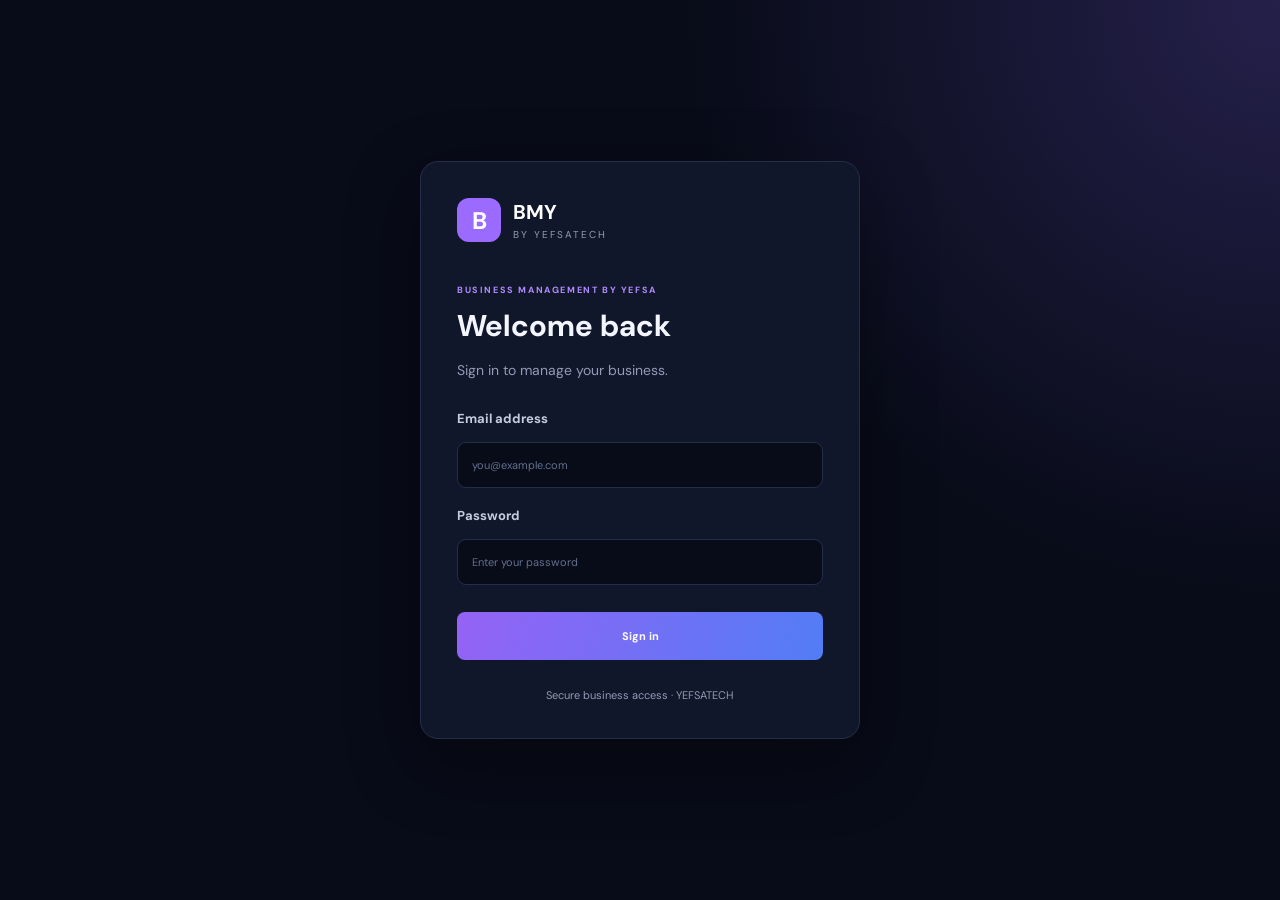
==== indexbmy.html @ 9bc076aa "Update indexbmy.html" ====
<CodeBlock language="html" editable> <!doctype html> <html lang="en"> <head> <meta charset="utf-8"> <meta name="viewport" content="width=device-width,initial-scale=1"> <meta name="theme-color" content="#080b18"> <meta name="description" content="BMY by YefsaTech. Business management made simple."> <title>BMY | Business Management by Yefsa</title> <link rel="stylesheet" href="stylebmy.css"> </head>

<body>

<!-- ===================================== 1. AUTHENTICATION SCREEN ====================================== -->

<div id="authScreen" class="auth-screen"> <div class="auth-card">

<div class="auth-brand"> <b>B</b> <span> <strong>BMY</strong> <small>BY YEFSATECH</small> </span> </div>

<div class="auth-heading"> <small class="eyebrow">BUSINESS MANAGEMENT BY YEFSA</small> <h1 id="authTitle">Welcome back</h1> <p id="authDescription">Sign in to manage your business.</p> </div>

<form id="loginForm">

<div class="field"> <label for="loginEmail">Email address</label> <input id="loginEmail" type="email" placeholder="you@example.com" autocomplete="username" required > </div>

<div class="field"> <label for="loginPassword">Password</label> <input id="loginPassword" type="password" placeholder="Enter your password" autocomplete="current-password" required > </div>

<p id="authError" class="auth-error" role="alert" hidden></p>

<button id="loginButton" class="primary auth-submit" type="submit"> Sign in </button>

</form>

<form id="registerForm" hidden>

<div class="field"> <label for="registerName">Full name</label> <input id="registerName" type="text" placeholder="Your full name" maxlength="255" required> </div>

<div class="field"> <label for="registerEmail">Email address</label> <input id="registerEmail" type="email" placeholder="you@example.com" maxlength="255" required> </div>

<div class="field"> <label for="registerPassword">Password</label> <input id="registerPassword" type="password" placeholder="At least 8 characters" minlength="8" maxlength="1024" required> </div>

<div class="field"> <label for="registerBusiness">Business name</label> <input id="registerBusiness" type="text" placeholder="Your business name" maxlength="255" required> </div>

<p id="registerError" class="auth-error" role="alert" hidden></p>

<button id="registerButton" class="primary auth-submit" type="submit"> Create account </button>

</form>

<div class="auth-switch"> <span id="authSwitchText">New to BMY?</span> <button id="authSwitchButton" type="button" class="link"> Create an account </button> </div>

<div class="auth-footer"> Secure business access · YEFSATECH </div>

</div> </div>

<!-- ===================================== 2. BUSINESS SELECTION SCREEN ====================================== -->

<div id="businessScreen" class="auth-screen" hidden>

<div class="auth-card">

<div class="auth-brand"> <b>B</b> <span> <strong>BMY</strong> <small>BY YEFSATECH</small> </span> </div>

<div class="auth-heading"> <small class="eyebrow">YOUR WORKSPACE</small> <h1>Select a business</h1> <p>Choose the business you want to manage.</p> </div>

<div id="businessList" class="business-list"></div>

<button id="businessLogout" class="secondary auth-submit" type="button"> Sign out </button>

</div> </div>

<!-- ===================================== 3. SUPER ADMIN SCREEN ====================================== -->

<div id="superAdminScreen" class="super-admin-screen" hidden>

<div class="super-admin-container">

<header class="super-admin-header">

<div class="auth-brand"> <b>B</b> <span> <strong>BMY</strong> <small>BY YEFSATECH</small> </span> </div>

<div class="super-admin-header-actions">

<span class="super-admin-status"> <span></span> Platform administration </span>

<button id="superAdminRefresh" class="secondary" type="button"> ↻ Refresh </button>

<button id="superAdminLogout" class="secondary" type="button"> Sign out </button>

</div>

</header>

<section class="super-admin-welcome">

<div> <small class="eyebrow">YEFSATECH PLATFORM CONTROL</small> <h1>Super Admin Dashboard</h1> <p> Manage businesses, platform users and administrator access from one central location. </p> </div>

<div class="super-admin-welcome-label"> <span>✦</span> <div> <strong>Super Admin</strong> <small>Full platform access</small> </div> </div>

</section>

<section class="super-admin-stats">

<article class="super-admin-stat"> <div class="super-admin-stat-icon">▦</div> <div> <span>Total businesses</span> <strong id="superAdminBusinessCount">0</strong> <small>Registered businesses</small> </div> </article>

<article class="super-admin-stat"> <div class="super-admin-stat-icon">♙</div> <div> <span>Platform users</span> <strong id="superAdminUserCount">0</strong> <small>Registered user accounts</small> </div> </article>

<article class="super-admin-stat"> <div class="super-admin-stat-icon">♧</div> <div> <span>Super administrators</span> <strong id="superAdminAdminCount">0</strong> <small>Platform administrators</small> </div> </article>

</section>

<section class="super-admin-business-section">

<div class="super-admin-section-heading"> <div> <small class="eyebrow">BUSINESS MANAGEMENT</small> <h2>Register a new business</h2> <p>Create a business account and assign its first owner.</p> </div> </div>

<div class="super-admin-business-panel">

<form id="superAdminBusinessForm">

<div class="super-admin-form-heading"> <h3>Business information</h3> <p>Enter the details of the business being registered.</p> </div>

<div class="super-admin-form-grid">

<div class="field"> <label for="superAdminBusinessName">Business name \*</label> <input id="superAdminBusinessName" name="business_name" type="text" maxlength="255" placeholder="e.g. Yefsa Traders" required> </div>

<div class="field"> <label for="superAdminBusinessType">Business type</label> <select id="superAdminBusinessType" name="business_type"> <option value="">Select business type</option> <option value="retail">Retail</option> <option value="supermarket">Supermarket</option> <option value="pharmacy">Pharmacy</option> <option value="restaurant">Restaurant</option> <option value="salon">Salon</option> <option value="other">Other</option> </select> </div>

<div class="field"> <label for="superAdminOwnerName">Business owner's full name \*</label> <input id="superAdminOwnerName" name="owner_full_name" type="text" maxlength="255" placeholder="Enter owner's full name" required> </div>

<div class="field"> <label for="superAdminOwnerEmail">Business owner's email \*</label> <input id="superAdminOwnerEmail" name="owner_email" type="email" maxlength="255" placeholder="owner@example.com" required> </div>

<div class="field"> <label for="superAdminBusinessEmail">Business email</label> <input id="superAdminBusinessEmail" name="business_email" type="email" maxlength="255" placeholder="business@example.com"> </div>

<div class="field"> <label for="superAdminBusinessPhone">Business phone</label> <input id="superAdminBusinessPhone" name="business_phone" type="tel" maxlength="50" placeholder="+256..."> </div>

<div class="field wide"> <label for="superAdminBusinessAddress">Business address</label> <input id="superAdminBusinessAddress" name="business_address" type="text" maxlength="500" placeholder="Enter business location"> </div>

<div class="field"> <label for="superAdminCurrency">Business currency</label> <select id="superAdminCurrency" name="currency"> <option value="UGX">UGX - Uganda Shillings</option> <option value="USD">USD - US Dollars</option> <option value="KES">KES - Kenya Shillings</option> <option value="TZS">TZS - Tanzania Shillings</option> </select> </div>

</div>

<p id="superAdminError" class="auth-error" role="alert" hidden></p>

<div class="super-admin-form-actions"> <button id="superAdminCreateButton" class="primary" type="submit"> ＋ Create business </button> </div>

</form>

</div>

</section>

<section id="superAdminResult" class="super-admin-result" aria-live="polite" hidden>

<div class="super-admin-result-heading"> <span>✓</span> <div> <h2>Business registration result</h2> <p>Business creation information</p> </div> </div>

<div id="superAdminResultDetails" class="super-admin-result-details"></div>

</section>

<footer class="super-admin-footer"> <span>© <span id="superAdminYear"></span> YEFSATECH</span> <span>Business Management by Yefsa · BMY</span> </footer>

</div> </div>

<!-- ===================================== 4. BUSINESS WORKSPACE SIDEBAR ====================================== -->

<aside class="sidebar" id="sidebar" hidden>

<a class="brand" href="#"> <b class="brand-icon">B</b> <span> <strong>BMY</strong> <small>BY YEFSATECH</small> </span> </a>

<div class="workspace"> <b>Y</b> <span> <strong>My Workspace</strong> <small>Business account</small> </span> </div>

<nav>

<label>WORKSPACE</label>

<button class="nav active" data-page="dashboard">▦ Dashboard</button> <button class="nav" data-page="customers">♙ Customers</button> <button class="nav" data-page="sales">↗ Sales & transactions</button> <button class="nav" data-page="finance">◈ Finance</button> <button class="nav" data-page="inventory">▤ Inventory</button>

<label>PEOPLE</label>

<button class="nav" data-page="hr">♧ Human resources</button> <button class="nav" data-page="suppliers">⇄ Suppliers</button>

<label>TOOLS</label>

<button class="nav" data-page="receipts">▧ Receipting</button> <button class="nav" data-page="reports">▥ Reports</button>

<button class="nav" data-page="ai"> ✳ Ask Yefsa AI </button>

</nav>

<div class="side-bottom">

<button class="nav" data-page="settings">⚙ Settings</button>

<div class="user"> <b>A</b> <span> <strong>Administrator</strong> <small>Workspace owner</small> </span> </div>

</div>

</aside>

<!-- ===================================== 5. BUSINESS WORKSPACE ====================================== -->

<main class="main" hidden>

<header class="topbar">

<button id="menu" class="menu" type="button">☰</button>

<div class="crumb"> YEFSATECH <i>/</i> <strong id="crumb">Dashboard</strong> </div>

<div class="top-actions">

<input id="search" type="search" placeholder="Search records and press Enter">

<b class="avatar">A</b>

</div>

</header>

<div class="content">

<!-- DASHBOARD -->

<section class="page active" id="page-dashboard">

<div class="heading"> <div> <small class="eyebrow">BUSINESS OVERVIEW</small> <h1>Dashboard</h1> <p>A clear view of what is happening across your business.</p> </div>

<button class="primary" data-go="sales" type="button"> ＋ Record a sale </button> </div>

<div class="stats">

<article> <span>Total revenue</span> <strong id="revenue">UGX 0</strong> <small>Recorded sales</small> </article>

<article> <span>Total expenses</span> <strong id="expenses">UGX 0</strong> <small>Recorded expenses</small> </article>

<article> <span>Customers</span> <strong id="customerCount">0</strong> <small>Saved customer records</small> </article>

<article> <span>Products</span> <strong id="productCount">0</strong> <small id="lowStockCount">0 items low on stock</small> </article>

</div>

<div class="columns">

<article class="panel">

<div class="panel-head"> <div> <h2>Recent transactions</h2> <p>Latest activity recorded in BMY</p> </div>

<button class="link" data-go="sales" type="button"> View all → </button> </div>

<div class="table-wrap"> <table> <thead> <tr> <th>DESCRIPTION</th> <th>DATE</th> <th>TYPE</th> <th>AMOUNT</th> </tr> </thead>

<tbody id="recent"> <tr> <td colspan="4" class="empty">No transactions yet.</td> </tr> </tbody> </table> </div>

</article>

<article class="panel">

<h2>Quick actions</h2> <p class="sub">Common tasks</p>

<button class="quick" data-go="customers" type="button"> ＋ <span> <b>Add a customer</b> <small>Create a customer record</small> </span> › </button>

<button class="quick" data-go="sales" type="button"> ↗ <span> <b>Record a sale</b> <small>Log incoming revenue</small> </span> › </button>

<button class="quick" data-go="receipts" type="button"> ▧ <span> <b>Create a receipt</b> <small>Prepare a payment receipt</small> </span> › </button>

</article>

</div>

<div class="notice"> ✳ <span> <b>Your business now has an AI assistant</b> <small> Ask questions, analyse business performance and get recommendations based on your authorized BMY records. </small> </span>

<button class="link" data-go="ai" type="button"> Ask Yefsa AI → </button> </div>

</section>

<!-- CUSTOMERS -->

<section class="page" id="page-customers">

<div class="heading"> <div> <small class="eyebrow">WORKSPACE</small> <h1>Customers</h1> <p>Keep customer contact details and account records in one place.</p> </div> </div>

<article class="panel">

<form id="customerForm" class="form-row">

<div class="field"> <label for="customerName">Name</label> <input id="customerName" required placeholder="Customer name"> </div>

<div class="field"> <label for="customerPhone">Phone</label> <input id="customerPhone" placeholder="+256..."> </div>

<div class="field"> <label for="customerEmail">Email</label> <input id="customerEmail" type="email" placeholder="name@example.com"> </div>

<button class="primary" type="submit">＋ Add customer</button>

</form>

<hr>

<div class="panel-head"> <h2>Customer directory</h2> <small id="customerTotal">0 records</small> </div>

<div class="table-wrap"> <table> <thead> <tr> <th>CUSTOMER</th> <th>PHONE</th> <th>EMAIL</th> <th>ADDED</th> <th></th> </tr> </thead>

<tbody id="customers"> <tr> <td colspan="5" class="empty">No customers saved yet.</td> </tr> </tbody> </table> </div>

</article>

</section>

<!-- SALES -->

<section class="page" id="page-sales">

<div class="heading"> <div> <small class="eyebrow">WORKSPACE</small> <h1>Sales & transactions</h1> <p>Record sales and track incoming business revenue.</p> </div> </div>

<article class="panel">

<h2>Record a sale</h2> <p class="sub">Sales recorded here update the BMY revenue summary.</p>

<form id="saleForm" class="form-grid">

<div class="field"> <label for="saleDescription">Description</label> <input id="saleDescription" required placeholder="Product or service sold"> </div>

<div class="field"> <label for="saleCustomer">Customer</label> <input id="saleCustomer" placeholder="Customer (optional)"> </div>

<div class="field"> <label for="saleAmount">Amount (UGX)</label> <input id="saleAmount" type="number" min="1" required> </div>

<div class="field"> <label for="saleMethod">Payment method</label> <select id="saleMethod"> <option>Cash</option> <option>Mobile Money</option> <option>Bank transfer</option> <option>Card</option> <option>Credit</option> </select> </div>

<button class="primary" type="submit">Save sale</button>

</form>

</article>

<article class="panel">

<div class="panel-head"> <h2>Transaction history</h2> <small id="saleTotal">0 records</small> </div>

<div class="table-wrap"> <table> <thead> <tr> <th>DESCRIPTION</th> <th>CUSTOMER</th> <th>DATE</th> <th>METHOD</th> <th>AMOUNT</th> </tr> </thead>

<tbody id="sales"> <tr> <td colspan="5" class="empty">No sales recorded yet.</td> </tr> </tbody> </table> </div>

</article>

</section>

<!-- FINANCE -->

<section class="page" id="page-finance">

<div class="heading"> <div> <small class="eyebrow">WORKSPACE</small> <h1>Finance</h1> <p>Track business income, expenses and recorded balance.</p> </div> </div>

<div class="stats three">

<article> <span>Income</span> <strong id="income">UGX 0</strong> </article>

<article> <span>Expenses</span> <strong id="expenseTotal">UGX 0</strong> </article>

<article> <span>Net balance</span> <strong id="balance">UGX 0</strong> </article>

</div>

<article class="panel">

<h2>Record an expense</h2>

<form id="expenseForm" class="form-grid">

<div class="field"> <label for="expenseDescription">Description</label> <input id="expenseDescription" required placeholder="e.g. Transport"> </div>

<div class="field"> <label for="expenseAmount">Amount (UGX)</label> <input id="expenseAmount" type="number" min="1" required> </div>

<div class="field"> <label for="expenseCategory">Category</label> <select id="expenseCategory"> <option>Operations</option> <option>Transport</option> <option>Utilities</option> <option>Supplies</option> <option>Salaries</option> <option>Other</option> </select> </div>

<button class="primary" type="submit">Save expense</button>

</form>

</article>

<article class="panel">

<h2>Finance activity</h2>

<div class="table-wrap"> <table> <thead> <tr> <th>DESCRIPTION</th> <th>DATE</th> <th>TYPE</th> <th>AMOUNT</th> </tr> </thead>

<tbody id="financeRows"> <tr> <td colspan="4" class="empty">No finance activity yet.</td> </tr> </tbody> </table> </div>

</article>

</section>

<!-- HUMAN RESOURCES -->

<section class="page" id="page-hr">

<div class="heading"> <div> <small class="eyebrow">PEOPLE</small> <h1>Human resources</h1> <p>Maintain an employee directory. Attendance and payroll will follow.</p> </div> </div>

<article class="panel">

<form id="employeeForm" class="form-row">

<div class="field"> <label for="employeeName">Employee name</label> <input id="employeeName" required> </div>

<div class="field"> <label for="employeeRole">Position / role</label> <input id="employeeRole" required> </div>

<div class="field"> <label for="employeePhone">Phone</label> <input id="employeePhone" placeholder="+256..."> </div>

<button class="primary" type="submit">＋ Add employee</button>

</form>

<hr>

<div class="panel-head"> <h2>Employee directory</h2> <small id="employeeTotal">0 records</small> </div>

<div class="table-wrap"> <table> <thead> <tr> <th>EMPLOYEE</th> <th>POSITION</th> <th>PHONE</th> <th>ADDED</th> <th></th> </tr> </thead>

<tbody id="employees"> <tr> <td colspan="5" class="empty">No employees saved yet.</td> </tr> </tbody> </table> </div>

</article>

</section>

<!-- RECEIPTS -->

<section class="page" id="page-receipts">

<div class="heading"> <div> <small class="eyebrow">TOOLS</small> <h1>Receipting</h1> <p>Create a printable payment receipt.</p> </div> </div>

<article class="panel">

<form id="receiptForm" class="form-grid">

<div class="field"> <label for="receiptCustomer">Customer name</label> <input id="receiptCustomer" required> </div>

<div class="field"> <label for="receiptPhone">Phone</label> <input id="receiptPhone"> </div>

<div class="field"> <label for="receiptAmount">Amount paid (UGX)</label> <input id="receiptAmount" type="number" min="1" required> </div>

<div class="field"> <label for="receiptMethod">Payment method</label> <select id="receiptMethod"> <option>Cash</option> <option>Mobile Money</option> <option>Bank transfer</option> <option>Card</option> </select> </div>

<div class="field wide"> <label for="receiptNote">Description</label> <input id="receiptNote" placeholder="What was the payment for?"> </div>

<button class="primary" type="submit">Generate receipt</button>

</form>

<div id="receiptPreview"></div>

</article>

</section>

<!-- INVENTORY -->

<section class="page" id="page-inventory">

<div class="heading"> <div> <small class="eyebrow">WORKSPACE</small> <h1>Inventory</h1> <p>Product and stock control.</p> </div> </div>

<article class="panel coming"> <b>▤</b> <h2>Inventory management is next</h2> <p> We'll add products, stock movements, reorder levels and supplier links in the next build stage. </p> </article>

</section>

<!-- SUPPLIERS -->

<section class="page" id="page-suppliers">

<div class="heading"> <div> <small class="eyebrow">PEOPLE</small> <h1>Suppliers</h1> <p>Organize supplier contacts and purchasing relationships.</p> </div> </div>

<article class="panel coming"> <b>⇄</b> <h2>Supplier management is next</h2> <p> Supplier profiles, purchase records and inventory links will be built next. </p> </article>

</section>

<!-- REPORTS -->

<section class="page" id="page-reports">

<div class="heading"> <div> <small class="eyebrow">TOOLS</small> <h1>Reports</h1> <p>Export records currently saved in this browser.</p> </div>

<button class="secondary" id="export" type="button"> Export workspace data </button> </div>

<article class="panel">

<h2>Workspace backup</h2>

<p class="sub"> This prototype exports local demo records as JSON. Database-backed reporting will come after backend setup. </p>

<button class="primary" id="backup" type="button"> Download JSON backup </button>

</article>

</section>

<!-- ================================= YEFSA AI WORKSPACE ================================== -->

<section class="page" id="page-ai">

<div class="heading">

<div> <small class="eyebrow">BUSINESS INTELLIGENCE</small> <h1>Ask Yefsa AI</h1> <p> Your business data, understood. Your next decision, better informed. </p> </div>

<button id="aiClearChat" class="secondary" type="button"> Clear conversation </button>

</div>

<!-- AI BUSINESS CONTEXT -->

<article class="panel ai-welcome-panel">

<div class="ai-welcome-icon">✳</div>

<div class="ai-welcome-content"> <small class="eyebrow">YOUR BUSINESS ASSISTANT</small> <h2>Intelligence that understands your business.</h2> <p> Ask about sales, profit, stock, customers, expenses, suppliers, payroll and business performance. </p>

<div class="ai-context-meta"> <span class="ai-status-dot"></span> <span id="aiBusinessStatus">Ready to connect to your business</span> <span class="ai-context-divider">·</span> <span id="aiBusinessName">Selected business</span> </div> </div>

</article>

<!-- AI SUGGESTED QUESTIONS -->

<article class="panel ai-prompts-panel">

<div class="panel-head"> <div> <h2>What would you like to know?</h2> <p>Start with one of these questions.</p> </div> </div>

<div class="ai-prompts">

<button type="button" class="ai-prompt" data-ai-prompt="Analyse my business sales and explain the main trends."> <span>↗</span> <b>Analyse my sales</b> <small>Revenue and sales trends</small> </button>

<button type="button" class="ai-prompt" data-ai-prompt="Review my business profitability. Explain what is known and what is uncertain."> <span>◈</span> <b>Check profitability</b> <small>Revenue, costs and profit</small> </button>

<button type="button" class="ai-prompt" data-ai-prompt="Review my inventory and identify products that need attention."> <span>▤</span> <b>Review my stock</b> <small>Inventory and low stock</small> </button>

<button type="button" class="ai-prompt" data-ai-prompt="Analyse my customers and identify useful customer insights."> <span>♙</span> <b>Understand customers</b> <small>Customer activity and trends</small> </button>

<button type="button" class="ai-prompt" data-ai-prompt="Check my payment records and identify any reconciliation issues."> <span>⇄</span> <b>Check payments</b> <small>Payment records and issues</small> </button>

<button type="button" class="ai-prompt" data-ai-prompt="Give me three practical recommendations to improve my business based on its recorded data."> <span>✦</span> <b>Improve my business</b> <small>Practical recommendations</small> </button>

</div>

</article>

<!-- AI CHAT AND REVIEW LAYOUT -->

<div class="ai-layout">

<!-- CHAT PANEL -->

<article class="panel ai-chat-panel">

<div class="ai-chat-header">

<div class="ai-chat-heading">

<div class="ai-chat-avatar">✳</div>

<div> <h2>Yefsa AI Assistant</h2> <p>Business-aware AI assistant</p> </div>

</div>

<span class="ai-chat-label">BMY AI</span>

</div>

<!-- CONVERSATION -->

<div id="aiMessages" class="ai-messages" role="log" aria-live="polite" aria-relevant="additions" >

<div class="ai-message ai-message-assistant">

<div class="ai-message-avatar">✳</div>

<div class="ai-message-content">

<div class="ai-message-author">Yefsa AI</div>

<div class="ai-message-bubble"> Welcome! I'm ready to help you understand your business.

Ask me about your sales, expenses, inventory, customers, suppliers, payroll or overall performance.

I will use the business records available to your account and distinguish recorded facts from estimates. </div>

</div>

</div>

</div>

<!-- CHAT ERROR / STATUS -->

<p id="aiChatError" class="ai-error" role="alert" hidden ></p>

<!-- CHAT COMPOSER -->

<form id="aiChatForm" class="ai-chat-composer">

<div class="ai-composer-input">

<textarea id="aiChatInput" rows="2" maxlength="4000" placeholder="Ask Yefsa AI about your business..." aria-label="Your message" required ></textarea>

<div class="ai-composer-footer">

<small> AI responses are based on available business records. </small>

<button id="aiSendButton" class="primary ai-send-button" type="submit" > Send ↑ </button>

</div>

</div>

</form>

</article>

<!-- BUSINESS REVIEW PANEL -->

<aside class="panel ai-review-panel">

<div class="ai-review-heading">

<div class="ai-review-icon">▥</div>

<div> <small class="eyebrow">BUSINESS ANALYSIS</small> <h2>Performance review</h2> <p>Get an overview of your business performance.</p> </div>

</div>

<div class="ai-review-description"> Yefsa AI will examine available sales, costs, inventory, expenses, customer activity and payment records. </div>

<button id="aiReviewButton" class="primary ai-review-button" type="button" > ✳ Analyse my business </button>

<div id="aiReviewStatus" class="ai-review-status" role="status" aria-live="polite" > Your business review has not started yet. </div>

<div id="aiReviewError" class="ai-error" role="alert" hidden ></div>

<div id="aiReviewOutput" class="ai-review-output" aria-live="polite" hidden ></div>

<div class="ai-review-footnote"> <span>✦</span> <small> Recommendations are based on recorded data. Missing or uncertain information will be identified. </small> </div>

</aside>

</div>

<div class="ai-disclaimer"> <span>ⓘ</span> <p> Yefsa AI provides business insights, not guaranteed financial results. Always verify important decisions against your original business records. </p> </div>

</section>

<!-- SETTINGS -->

<section class="page" id="page-settings">

<div class="heading"> <div> <small class="eyebrow">CONFIGURATION</small> <h1>Settings</h1> <p>Basic workspace details.</p> </div> </div>

<article class="panel">

<form id="settingsForm" class="form-grid">

<div class="field"> <label for="businessName">Business name</label> <input id="businessName" value="My Business"> </div>

<div class="field"> <label for="businessEmail">Business email</label> <input id="businessEmail" type="email"> </div>

<div class="field"> <label for="businessPhone">Business phone</label> <input id="businessPhone"> </div>

<div class="field"> <label for="currency">Currency</label> <select id="currency"> <option>UGX</option> <option>USD</option> </select> </div>

<button class="primary" type="submit"> Save workspace details </button>

</form>

<p class="warning"> Prototype notice: records currently stay in this browser using local storage. This is not yet a secure multi-user production system. </p>

</article>

</section>

</div>

<!-- WORKSPACE FOOTER -->

<footer> © <span id="year"></span> YEFSATECH <span>Business Management by Yefsa · BMY</span> </footer>

</main>

<!-- ===================================== 6. GLOBAL NOTIFICATIONS ====================================== -->

<div id="toast" class="toast" role="status" aria-live="polite" ></div>

<!-- ===================================== 7. APPLICATION JAVASCRIPT ====================================== -->

<script src="scriptbmy.js"></script>

</body> </html> </CodeBlock>
---- stylebmy.css ----
@import url('https://fonts.googleapis.com/css2?family=DM+Sans:wght@400;500;600;700&family=Manrope:wght@500;600;700;800&display=swap');

:root {
  --bg: #080b18;
  --panel: #11172b;
  --line: #252e49;
  --text: #f3f5ff;
  --muted: #929bb5;
  --purple: #9b6bff;
  --green: #37d6a0;
  --red: #ff7187;
}

* {
  box-sizing: border-box;
}

body {
  margin: 0;
  background: var(--bg);
  color: var(--text);
  font: 14px 'DM Sans', sans-serif;
}

button,
input,
select {
  font: inherit;
}

button {
  cursor: pointer;
}

/* =================================
   MAIN BUSINESS SIDEBAR
================================= */

.sidebar {
  position: fixed;
  inset: 0 auto 0 0;
  width: 250px;
  background: #0b1021;
  border-right: 1px solid var(--line);
  padding: 22px 15px;
  display: flex;
  flex-direction: column;
  z-index: 5;
  transition: .2s;
}

.brand {
  display: flex;
  gap: 11px;
  align-items: center;
  text-decoration: none;
  color: white;
  padding: 2px 8px 25px;
}

.brand-icon {
  width: 39px;
  height: 39px;
  border-radius: 12px;
  background: linear-gradient(135deg, #a56cff, #477bff);
  display: grid;
  place-items: center;
  font: 800 22px Manrope;
}

.brand span,
.workspace span,
.user span {
  display: grid;
  gap: 3px;
}

.brand strong {
  font: 800 18px Manrope;
}

.brand small {
  font-size: 9px;
  letter-spacing: 1.5px;
  color: #a8b2d0;
}

.workspace {
  display: flex;
  align-items: center;
  gap: 10px;
  background: #121a30;
  border: 1px solid var(--line);
  padding: 10px;
  border-radius: 11px;
  margin-bottom: 20px;
}

.workspace > b,
.user > b,
.avatar {
  width: 31px;
  height: 31px;
  border-radius: 9px;
  background: #29385b;
  display: grid;
  place-items: center;
}

.workspace strong,
.user strong {
  font-size: 11px;
}

.workspace small,
.user small {
  font-size: 10px;
  color: var(--muted);
}

nav {
  display: grid;
  gap: 4px;
}

nav label {
  font-size: 9px;
  letter-spacing: 1.5px;
  color: #697493;
  margin: 16px 9px 5px;
}

.nav {
  border: 0;
  background: none;
  color: #aeb7d0;
  text-align: left;
  padding: 11px 12px;
  border-radius: 9px;
  font-size: 12px;
  font-weight: 600;
}

.nav:hover,
.nav.active {
  background: #242044;
  color: white;
}

.nav.active {
  box-shadow: inset 2px 0 var(--purple);
}

.nav small {
  float: right;
  color: #c7a8ff;
  font-size: 8px;
}

.side-bottom {
  margin-top: auto;
}

.user {
  border-top: 1px solid var(--line);
  padding: 16px 4px 0;
  display: flex;
  align-items: center;
  gap: 9px;
}

.user > b,
.avatar {
  border-radius: 50%;
  background: linear-gradient(135deg, #7054c8, #3679b9);
  text-align: center;
  padding: 8px;
}

/* =================================
   MAIN WORKSPACE
================================= */

.main {
  margin-left: 250px;
  min-height: 100vh;
  display: flex;
  flex-direction: column;
}

.topbar {
  height: 68px;
  border-bottom: 1px solid var(--line);
  display: flex;
  align-items: center;
  justify-content: space-between;
  padding: 0 30px;
  background: #0a0f20;
  position: sticky;
  top: 0;
  z-index: 3;
}

.crumb {
  font-size: 10px;
  letter-spacing: .8px;
  color: #8994b1;
}

.crumb i {
  font-style: normal;
  margin: 0 9px;
  color: #46516e;
}

.crumb strong {
  color: #e9ecf8;
}

.top-actions {
  display: flex;
  align-items: center;
  gap: 15px;
}

.top-actions input {
  background: #11182b;
  border: 1px solid var(--line);
  border-radius: 8px;
  padding: 9px 12px;
  color: white;
  font-size: 10px;
  width: 220px;
}

.avatar {
  font-size: 10px;
}

.menu {
  display: none;
  background: none;
  border: 0;
  color: white;
  font-size: 20px;
}

.content {
  width: 100%;
  max-width: 1450px;
  padding: 30px;
  flex: 1;
  margin: auto;
}

.page {
  display: none;
}

.page.active {
  display: block;
  animation: appear .2s;
}

@keyframes appear {
  from {
    opacity: .4;
    transform: translateY(4px);
  }

  to {
    opacity: 1;
    transform: none;
  }
}

/* =================================
   HEADINGS
================================= */

.heading {
  display: flex;
  align-items: flex-end;
  justify-content: space-between;
  gap: 15px;
  margin-bottom: 24px;
}

.eyebrow {
  font-size: 9px;
  letter-spacing: 1.6px;
  color: #b18cff;
  font-weight: bold;
}

.heading h1 {
  font: 800 27px Manrope;
  margin: 7px 0;
}

.heading p,
.sub {
  font-size: 11px;
  color: var(--muted);
  margin: 0;
}

/* =================================
   BUTTONS
================================= */

.primary,
.secondary {
  border: 0;
  border-radius: 8px;
  padding: 11px 15px;
  font-size: 11px;
  font-weight: bold;
}

.primary {
  background: linear-gradient(110deg, #9562f5, #527df5);
  color: white;
}

.primary:hover {
  filter: brightness(1.1);
}

.secondary {
  background: #1a2340;
  color: #dce4ff;
  border: 1px solid #303c60;
}

.secondary:hover {
  background: #242f50;
}

/* =================================
   STATISTICS
================================= */

.stats {
  display: grid;
  grid-template-columns: repeat(4, 1fr);
  gap: 14px;
  margin-bottom: 17px;
}

.stats.three {
  grid-template-columns: repeat(3, 1fr);
}

.stats article,
.panel {
  background: linear-gradient(145deg, #11172b, #0f1426);
  border: 1px solid var(--line);
  border-radius: 15px;
}

.stats article {
  padding: 17px;
  min-height: 105px;
}

.stats article span {
  font-size: 10px;
  color: #aeb7d0;
}

.stats article strong {
  display: block;
  font: 800 22px Manrope;
  margin: 12px 0 4px;
}

.stats article small {
  font-size: 9px;
  color: var(--muted);
}

/* =================================
   PANELS AND COLUMNS
================================= */

.columns {
  display: grid;
  grid-template-columns: 1.7fr 1fr;
  gap: 15px;
}

.panel {
  padding: 20px;
  margin-bottom: 15px;
}

.panel h2,
.panel-head h2 {
  font: 700 14px Manrope;
  margin: 0;
}

.panel-head {
  display: flex;
  justify-content: space-between;
  align-items: center;
  gap: 12px;
  margin-bottom: 15px;
}

.panel-head p,
.panel .sub {
  font-size: 10px;
  color: var(--muted);
  margin: 5px 0 0;
}

.link {
  border: 0;
  background: none;
  color: #b79aff;
  font-size: 10px;
}

/* =================================
   TABLES
================================= */

.table-wrap {
  overflow-x: auto;
}

table {
  width: 100%;
  border-collapse: collapse;
  min-width: 480px;
}

th {
  text-align: left;
  font-size: 9px;
  color: #75809e;
  letter-spacing: 1px;
  padding: 11px 9px;
  border-bottom: 1px solid var(--line);
}

td {
  font-size: 11px;
  color: #cbd2e5;
  padding: 12px 9px;
  border-bottom: 1px solid #202942;
}

.empty {
  text-align: center;
  color: #7783a2;
  padding: 25px;
}

/* =================================
   QUICK ACTIONS
================================= */

.quick {
  display: flex;
  align-items: center;
  gap: 10px;
  width: 100%;
  padding: 14px 0;
  border: 0;
  border-bottom: 1px solid #202942;
  background: none;
  color: #c6b0ff;
  text-align: left;
}

.quick span {
  display: grid;
  gap: 4px;
  flex: 1;
}

.quick b {
  font-size: 11px;
  color: white;
}

.quick small {
  font-size: 9px;
  color: var(--muted);
}

/* =================================
   NOTICES
================================= */

.notice {
  display: flex;
  gap: 12px;
  align-items: center;
  background: #19172f;
  border: 1px solid #39305b;
  border-radius: 12px;
  padding: 14px;
  margin-top: 16px;
  color: #bd9aff;
}

.notice span {
  display: grid;
  gap: 4px;
  flex: 1;
}

.notice b {
  font-size: 11px;
  color: white;
}

.notice small {
  font-size: 10px;
  color: #aab4ce;
}

.notice em {
  font-style: normal;
  font-size: 8px;
  background: #332653;
  padding: 6px;
  border-radius: 5px;
  white-space: nowrap;
}

/* =================================
   FORMS
================================= */

.form-row {
  display: grid;
  grid-template-columns: 1.2fr 1fr 1.2fr auto;
  gap: 12px;
  align-items: end;
}

.form-grid {
  display: grid;
  grid-template-columns: repeat(2, 1fr);
  gap: 15px;
  margin-top: 18px;
}

.field {
  display: flex;
  flex-direction: column;
  gap: 7px;
}

.field label {
  font-size: 10px;
  font-weight: bold;
  color: #b8c1d8;
}

.field input,
.field select {
  width: 100%;
  background: #0b1122;
  border: 1px solid #2a3552;
  border-radius: 8px;
  color: #e8ecf8;
  padding: 11px;
  font-size: 11px;
  outline: none;
}

.field input:focus,
.field select:focus {
  border-color: #9168ef;
}

.field input::placeholder {
  color: #64708e;
}

.wide {
  grid-column: 1 / -1;
}

/* =================================
   OTHER WORKSPACE ELEMENTS
================================= */

hr {
  border: 0;
  border-top: 1px solid var(--line);
  margin: 22px 0;
}

.coming {
  text-align: center;
  padding: 42px 20px;
}

.coming > b {
  display: block;
  font-size: 30px;
  color: #c4a7ff;
  margin-bottom: 13px;
}

.coming h2 {
  margin-bottom: 8px;
}

.coming p {
  font-size: 11px;
  color: var(--muted);
  max-width: 470px;
  margin: auto;
  line-height: 1.7;
}

.warning {
  border-top: 1px solid var(--line);
  padding-top: 14px;
  margin-top: 20px;
  color: #9ba6c1;
  font-size: 10px;
  line-height: 1.6;
}

#receiptPreview {
  margin-top: 18px;
}

.receipt {
  border: 1px dashed #596786;
  padding: 20px;
  border-radius: 10px;
}

.receipt h2 {
  font-size: 18px;
}

.receipt p {
  font-size: 11px;
  line-height: 1.8;
  color: #bdc6dc;
}

.receipt strong {
  font-size: 20px;
  color: var(--green);
}

.delete {
  border: 0;
  background: none;
  color: #ff8798;
  font-size: 10px;
}

/* =================================
   FOOTER AND TOAST
================================= */

footer {
  border-top: 1px solid var(--line);
  padding: 16px 30px;
  color: #6e7894;
  font-size: 9px;
  display: flex;
  justify-content: space-between;
}

.toast {
  position: fixed;
  bottom: 22px;
  right: 22px;
  background: #1d2942;
  border: 1px solid #40547a;
  padding: 12px 16px;
  border-radius: 9px;
  color: white;
  font-size: 11px;
  opacity: 0;
  transform: translateY(8px);
  transition: .2s;
  pointer-events: none;
}

.toast.show {
  opacity: 1;
  transform: none;
}

/* =================================
   BMY AUTHENTICATION
================================= */

[hidden] {
  display: none !important;
}

.auth-screen {
  min-height: 100vh;
  width: 100%;
  display: flex;
  align-items: center;
  justify-content: center;
  padding: 24px;
  background:
    radial-gradient(circle at top right, #25204b 0, transparent 38%),
    #080b18;
}

.auth-card {
  width: 100%;
  max-width: 440px;
  padding: 36px;
  background: #11172b;
  border: 1px solid #252e49;
  border-radius: 18px;
  box-shadow: 0 24px 70px rgba(0,0,0,.35);
}

.auth-brand {
  display: flex;
  align-items: center;
  gap: 12px;
  margin-bottom: 42px;
}

.auth-brand > b {
  width: 44px;
  height: 44px;
  display: grid;
  place-items: center;
  border-radius: 12px;
  background: #9b6bff;
  color: white;
  font-size: 24px;
}

.auth-brand span {
  display: flex;
  flex-direction: column;
  gap: 3px;
}

.auth-brand strong {
  font-size: 20px;
  color: #fff;
}

.auth-brand small {
  font-size: 10px;
  letter-spacing: 2px;
  color: #929bb5;
}

.auth-heading {
  margin-bottom: 28px;
}

.auth-heading h1 {
  margin: 10px 0;
  font-size: 30px;
  color: #f3f5ff;
}

.auth-heading p {
  color: #929bb5;
  font-size: 14px;
  line-height: 1.6;
}

.auth-screen .field {
  margin-bottom: 19px;
}

.auth-screen .field label {
  display: block;
  margin-bottom: 8px;
  color: #c5cbe0;
  font-size: 13px;
}

.auth-screen .field input {
  width: 100%;
  min-height: 46px;
  padding: 12px 14px;
  background: #080b18;
  border: 1px solid #252e49;
  border-radius: 9px;
  color: #f3f5ff;
  outline: none;
}

.auth-screen .field input:focus {
  border-color: #9b6bff;
  box-shadow: 0 0 0 3px rgba(155,107,255,.12);
}

.auth-submit {
  width: 100%;
  min-height: 48px;
  margin-top: 8px;
}

.auth-error {
  padding: 11px;
  margin: 12px 0;
  border-radius: 8px;
  background: rgba(255,75,90,.10);
  color: #ff7c89;
  font-size: 13px;
}

/* =================================
   BUSINESS SELECTION
================================= */

.auth-footer {
  margin-top: 28px;
  text-align: center;
  color: #929bb5;
  font-size: 11px;
}

.business-list {
  display: grid;
  gap: 12px;
  margin-bottom: 20px;
}

.business-option {
  width: 100%;
  padding: 16px;
  display: flex;
  justify-content: space-between;
  align-items: center;
  text-align: left;
  background: #080b18;
  border: 1px solid #252e49;
  border-radius: 10px;
  color: #f3f5ff;
  cursor: pointer;
}

.business-option:hover {
  border-color: #9b6bff;
  background: #17152e;
}

.business-option strong {
  display: block;
  margin-bottom: 5px;
}

.business-option small {
  color: #929bb5;
}

.business-option span:last-child {
  color: #9b6bff;
  font-size: 20px;
}

/* =================================
   PLATFORM SUPER ADMIN DASHBOARD
================================= */

.super-admin-screen {
  min-height: 100vh;
  width: 100%;
  padding: 0;
  background:
    radial-gradient(
      circle at 85% 0,
      rgba(100, 75, 180, .13),
      transparent 32%
    ),
    var(--bg);
}

.super-admin-container {
  width: 100%;
  max-width: 1250px;
  min-height: 100vh;
  margin: 0 auto;
  padding: 0 30px;
}

/* Super Admin Header */

.super-admin-header {
  min-height: 78px;
  display: flex;
  align-items: center;
  justify-content: space-between;
  gap: 20px;
  border-bottom: 1px solid var(--line);
}

.super-admin-header .brand {
  padding: 0;
}

.super-admin-header .brand strong {
  font: 800 19px Manrope;
}

.super-admin-header .brand small {
  font-size: 9px;
}

.super-admin-actions {
  display: flex;
  align-items: center;
  gap: 10px;
}

.super-admin-actions button {
  min-height: 37px;
}

/* Welcome Section */

.super-admin-welcome {
  display: flex;
  justify-content: space-between;
  align-items: center;
  gap: 20px;
  padding: 38px 0 28px;
}

.super-admin-welcome h1 {
  font: 800 29px Manrope;
  margin: 9px 0;
  color: var(--text);
}

.super-admin-welcome p {
  font-size: 12px;
  color: var(--muted);
  margin: 0;
  line-height: 1.6;
}

.super-admin-status {
  display: inline-flex;
  align-items: center;
  gap: 8px;
  white-space: nowrap;
  padding: 9px 13px;
  border-radius: 30px;
  border: 1px solid rgba(55,214,160,.25);
  background: rgba(55,214,160,.08);
  color: var(--green);
  font-size: 10px;
  font-weight: 700;
}

.super-admin-status::before {
  content: "";
  width: 7px;
  height: 7px;
  border-radius: 50%;
  background: var(--green);
  box-shadow: 0 0 9px rgba(55,214,160,.6);
}

/* Statistics Cards */

.super-admin-screen .stats {
  margin-bottom: 24px;
}

.super-admin-screen .stats article {
  position: relative;
  overflow: hidden;
  min-height: 125px;
  padding: 21px;
  transition: border-color .2s, transform .2s;
}

.super-admin-screen .stats article:hover {
  border-color: #57437e;
  transform: translateY(-2px);
}

.super-admin-screen .stats article strong {
  font-size: 27px;
  margin: 15px 0 5px;
}

.super-admin-screen .stats article:first-child strong {
  color: #b99aff;
}

.super-admin-screen .stats article:nth-child(2) strong {
  color: #78a5ff;
}

.super-admin-screen .stats article:nth-child(3) strong {
  color: var(--green);
}

/* Create Business Panel */

.super-admin-panel {
  padding: 25px;
  margin-top: 5px;
}

.super-admin-panel .panel-head {
  margin-bottom: 22px;
}

.super-admin-panel .panel-head h2 {
  font-size: 17px;
}

.super-admin-panel .panel-head p {
  font-size: 11px;
  line-height: 1.6;
  margin-top: 7px;
}

.super-admin-panel .form-grid {
  margin-top: 0;
  gap: 20px;
}

.super-admin-panel .field {
  gap: 9px;
}

.super-admin-panel .field label {
  font-size: 11px;
  color: #c6cde0;
}

.super-admin-panel .field input,
.super-admin-panel .field select {
  min-height: 43px;
  padding: 12px 13px;
  font-size: 12px;
  background: #0a1020;
  border-color: #293451;
  transition: border-color .2s, box-shadow .2s;
}

.super-admin-panel .field input:focus,
.super-admin-panel .field select:focus {
  border-color: var(--purple);
  box-shadow: 0 0 0 3px rgba(155,107,255,.10);
}

.super-admin-create-button {
  min-height: 44px;
  min-width: 170px;
  margin-top: 23px;
  padding: 12px 20px;
}

.super-admin-create-button:disabled {
  opacity: .6;
  cursor: not-allowed;
}

/* Error Message */

.super-admin-panel .auth-error {
  margin-top: 20px;
  line-height: 1.5;
}

/* Created Business Result */

.super-admin-result {
  padding: 24px;
  margin-top: 20px;
  border-color: rgba(55,214,160,.35);
  background: linear-gradient(
    145deg,
    rgba(23, 55, 53, .45),
    #0f1426
  );
}

.super-admin-result h2 {
  color: var(--green);
  font-size: 17px;
  margin-bottom: 9px;
}

.super-admin-result > p {
  line-height: 1.6;
  margin-bottom: 18px;
}

#superAdminResultDetails {
  display: grid;
  gap: 10px;
  margin-top: 18px;
}

#superAdminResultDetails > div {
  display: flex;
  justify-content: space-between;
  align-items: center;
  gap: 15px;
  padding: 12px 14px;
  background: rgba(8,11,24,.65);
  border: 1px solid #293451;
  border-radius: 8px;
  font-size: 11px;
}

#superAdminResultDetails strong {
  color: #aeb7d0;
}

#superAdminResultDetails span {
  color: white;
  text-align: right;
  overflow-wrap: anywhere;
}

#superAdminResultDetails button {
  border: 1px solid #394769;
  background: #1a2340;
  color: #dce4ff;
  padding: 7px 10px;
  border-radius: 6px;
  font-size: 10px;
}

/* Super Admin Footer */

.super-admin-footer {
  margin-top: 35px;
  padding: 20px 0;
  border-top: 1px solid var(--line);
  display: flex;
  justify-content: space-between;
  gap: 15px;
  color: #6e7894;
  font-size: 10px;
}

/* =================================
   RESPONSIVE: TABLETS
================================= */

@media(max-width: 1050px) {
  .sidebar {
    width: 220px;
  }

  .main {
    margin-left: 220px;
  }

  .content {
    padding: 24px;
  }

  .stats {
    grid-template-columns: repeat(2, 1fr);
  }

  .columns {
    grid-template-columns: 1fr;
  }

  .form-row {
    grid-template-columns: repeat(2, 1fr);
  }

  .super-admin-container {
    padding: 0 24px;
  }
}

/* =================================
   RESPONSIVE: MOBILE
================================= */

@media(max-width: 700px) {
  .sidebar {
    transform: translateX(-100%);
    width: 255px;
    box-shadow: 12px 0 35px #0009;
  }

  .sidebar.open {
    transform: none;
  }

  .main {
    margin: 0;
  }

  .menu {
    display: block;
  }

  .topbar {
    height: 58px;
    padding: 0 14px;
    gap: 10px;
  }

  .top-actions input {
    width: 125px;
  }

  .content {
    padding: 22px 14px;
  }

  .heading {
    align-items: flex-start;
    flex-direction: column;
  }

  .heading h1 {
    font-size: 23px;
  }

  .stats,
  .stats.three {
    grid-template-columns: repeat(2, 1fr);
    gap: 9px;
  }

  .stats article {
    padding: 13px;
  }

  .stats article strong {
    font-size: 18px;
  }

  .form-row,
  .form-grid {
    grid-template-columns: 1fr;
  }

  .wide {
    grid-column: auto;
  }

  .panel {
    padding: 15px;
  }

  .notice em {
    display: none;
  }

  footer {
    padding: 14px;
    gap: 10px;
    flex-wrap: wrap;
  }

  /* Super Admin Mobile */

  .super-admin-container {
    padding: 0 15px;
  }

  .super-admin-header {
    min-height: 70px;
    gap: 10px;
  }

  .super-admin-header .brand {
    gap: 8px;
  }

  .super-admin-header .brand-icon {
    width: 34px;
    height: 34px;
    font-size: 19px;
  }

  .super-admin-header .brand strong {
    font-size: 16px;
  }

  .super-admin-header .brand small {
    font-size: 7px;
    letter-spacing: 1px;
  }

  .super-admin-actions {
    gap: 6px;
  }

  .super-admin-actions button {
    padding: 9px 10px;
    font-size: 10px;
  }

  .super-admin-welcome {
    align-items: flex-start;
    flex-direction: column;
    padding: 28px 0 22px;
  }

  .super-admin-welcome h1 {
    font-size: 23px;
  }

  .super-admin-welcome p {
    font-size: 11px;
  }

  .super-admin-screen .stats {
    gap: 9px;
  }

  .super-admin-screen .stats article {
    min-height: 105px;
    padding: 13px;
  }

  .super-admin-screen .stats article span {
    font-size: 9px;
  }

  .super-admin-screen .stats article strong {
    font-size: 21px;
    margin: 11px 0 4px;
  }

  .super-admin-screen .stats article small {
    font-size: 8px;
  }

  .super-admin-panel {
    padding: 17px;
  }

  .super-admin-panel .panel-head h2 {
    font-size: 15px;
  }

  .super-admin-panel .form-grid {
    gap: 16px;
  }

  .super-admin-create-button {
    width: 100%;
  }

  .super-admin-result {
    padding: 17px;
  }

  #superAdminResultDetails > div {
    align-items: flex-start;
    flex-direction: column;
    gap: 7px;
  }

  #superAdminResultDetails span {
    text-align: left;
  }

  .super-admin-footer {
    font-size: 9px;
    flex-wrap: wrap;
  }
}

/* =================================
   SMALL MOBILE
================================= */

@media(max-width: 380px) {
  .super-admin-header .brand small {
    letter-spacing: .5px;
  }

  .super-admin-actions button {
    padding: 8px;
    font-size: 9px;
  }

  .super-admin-screen .stats article {
    padding: 10px;
  }

  .super-admin-screen .stats article strong {
    font-size: 19px;
  }

  .super-admin-welcome h1 {
    font-size: 21px;
  }
}

/* =================================
   AUTH SCREEN SMALL DEVICES
================================= */

@media(max-width: 500px) {
  .auth-card {
    padding: 25px 20px;
  }

  .auth-heading h1 {
    font-size: 26px;
  }
}

/* =================================
   PRINT
================================= */

@media print {
  body {
    background: white;
    color: #111;
  }

  .sidebar,
  .topbar,
  footer,
  .heading,
  .panel form,
  .primary {
    display: none !important;
  }

  .main {
    margin: 0;
  }

  .content {
    padding: 0;
  }

  .page {
    display: none !important;
  }

  #page-receipts {
    display: block !important;
  }

  .panel {
    background: white;
    border: 0;
  }

  .receipt {
    color: #111;
  }

  .receipt p {
    color: #333;
  }
}
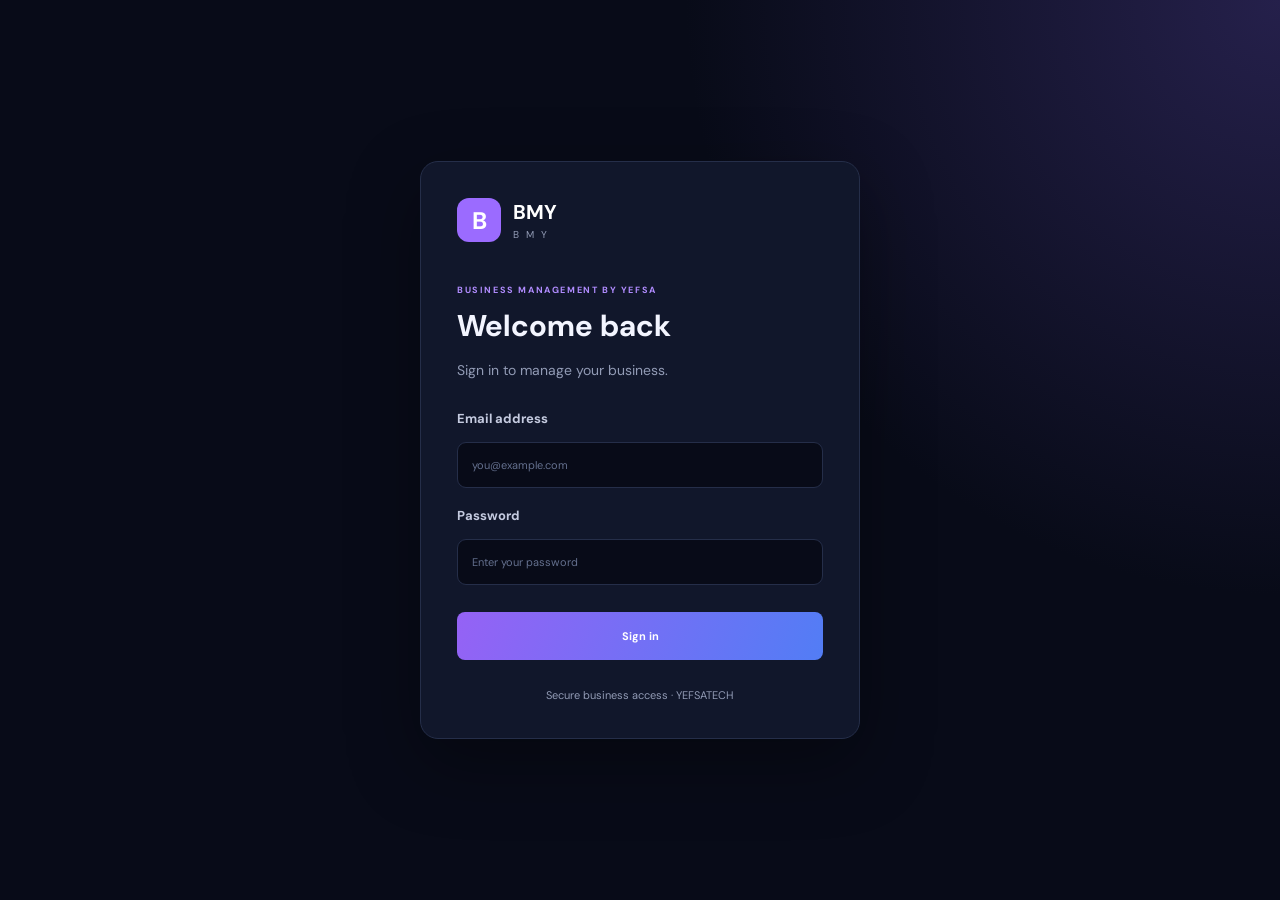
==== commit 6601e4b7: "Update indexbmy.html" ====
--- a/indexbmy.html
+++ b/indexbmy.html
@@ -7,628 +7,628 @@
 
 <div id="authScreen" class="auth-screen"> <div class="auth-card">
 
+<div class="auth-brand"> <b>B</b> <span> <strong>BMY</strong> <small>B M Y</small> </span> </div>
+
+<div class="auth-heading"> <small class="eyebrow">BUSINESS MANAGEMENT BY YEFSA</small> <h1 id="authTitle">Welcome back</h1> <p id="authDescription">Sign in to manage your business.</p> </div>
+
+<form id="loginForm">
+
+<div class="field"> <label for="loginEmail">Email address</label> <input id="loginEmail" type="email" placeholder="you@example.com" autocomplete="username" required > </div>
+
+<div class="field"> <label for="loginPassword">Password</label> <input id="loginPassword" type="password" placeholder="Enter your password" autocomplete="current-password" required > </div>
+
+<p id="authError" class="auth-error" role="alert" hidden></p>
+
+<button id="loginButton" class="primary auth-submit" type="submit"> Sign in </button>
+
+</form>
+
+<form id="registerForm" hidden>
+
+<div class="field"> <label for="registerName">Full name</label> <input id="registerName" type="text" placeholder="Your full name" maxlength="255" required> </div>
+
+<div class="field"> <label for="registerEmail">Email address</label> <input id="registerEmail" type="email" placeholder="you@example.com" maxlength="255" required> </div>
+
+<div class="field"> <label for="registerPassword">Password</label> <input id="registerPassword" type="password" placeholder="At least 8 characters" minlength="8" maxlength="1024" required> </div>
+
+<div class="field"> <label for="registerBusiness">Business name</label> <input id="registerBusiness" type="text" placeholder="Your business name" maxlength="255" required> </div>
+
+<p id="registerError" class="auth-error" role="alert" hidden></p>
+
+<button id="registerButton" class="primary auth-submit" type="submit"> Create account </button>
+
+</form>
+
+<div class="auth-switch"> <span id="authSwitchText">New to BMY?</span> <button id="authSwitchButton" type="button" class="link"> Create an account </button> </div>
+
+<div class="auth-footer"> Secure business access · YEFSATECH </div>
+
+</div> </div>
+
+<!-- ===================================== 2. BUSINESS SELECTION SCREEN ====================================== -->
+
+<div id="businessScreen" class="auth-screen" hidden>
+
+<div class="auth-card">
+
 <div class="auth-brand"> <b>B</b> <span> <strong>BMY</strong> <small>BY YEFSATECH</small> </span> </div>
 
-<div class="auth-heading"> <small class="eyebrow">BUSINESS MANAGEMENT BY YEFSA</small> <h1 id="authTitle">Welcome back</h1> <p id="authDescription">Sign in to manage your business.</p> </div>
-
-<form id="loginForm">
-
-<div class="field"> <label for="loginEmail">Email address</label> <input id="loginEmail" type="email" placeholder="you@example.com" autocomplete="username" required > </div>
-
-<div class="field"> <label for="loginPassword">Password</label> <input id="loginPassword" type="password" placeholder="Enter your password" autocomplete="current-password" required > </div>
-
-<p id="authError" class="auth-error" role="alert" hidden></p>
-
-<button id="loginButton" class="primary auth-submit" type="submit"> Sign in </button>
-
-</form>
-
-<form id="registerForm" hidden>
-
-<div class="field"> <label for="registerName">Full name</label> <input id="registerName" type="text" placeholder="Your full name" maxlength="255" required> </div>
-
-<div class="field"> <label for="registerEmail">Email address</label> <input id="registerEmail" type="email" placeholder="you@example.com" maxlength="255" required> </div>
-
-<div class="field"> <label for="registerPassword">Password</label> <input id="registerPassword" type="password" placeholder="At least 8 characters" minlength="8" maxlength="1024" required> </div>
-
-<div class="field"> <label for="registerBusiness">Business name</label> <input id="registerBusiness" type="text" placeholder="Your business name" maxlength="255" required> </div>
-
-<p id="registerError" class="auth-error" role="alert" hidden></p>
-
-<button id="registerButton" class="primary auth-submit" type="submit"> Create account </button>
-
-</form>
-
-<div class="auth-switch"> <span id="authSwitchText">New to BMY?</span> <button id="authSwitchButton" type="button" class="link"> Create an account </button> </div>
-
-<div class="auth-footer"> Secure business access · YEFSATECH </div>
+<div class="auth-heading"> <small class="eyebrow">YOUR WORKSPACE</small> <h1>Select a business</h1> <p>Choose the business you want to manage.</p> </div>
+
+<div id="businessList" class="business-list"></div>
+
+<button id="businessLogout" class="secondary auth-submit" type="button"> Sign out </button>
 
 </div> </div>
 
-<!-- ===================================== 2. BUSINESS SELECTION SCREEN ====================================== -->
-
-<div id="businessScreen" class="auth-screen" hidden>
-
-<div class="auth-card">
+<!-- ===================================== 3. SUPER ADMIN SCREEN ====================================== -->
+
+<div id="superAdminScreen" class="super-admin-screen" hidden>
+
+<div class="super-admin-container">
+
+<header class="super-admin-header">
 
 <div class="auth-brand"> <b>B</b> <span> <strong>BMY</strong> <small>BY YEFSATECH</small> </span> </div>
 
-<div class="auth-heading"> <small class="eyebrow">YOUR WORKSPACE</small> <h1>Select a business</h1> <p>Choose the business you want to manage.</p> </div>
-
-<div id="businessList" class="business-list"></div>
-
-<button id="businessLogout" class="secondary auth-submit" type="button"> Sign out </button>
+<div class="super-admin-header-actions">
+
+<span class="super-admin-status"> <span></span> Platform administration </span>
+
+<button id="superAdminRefresh" class="secondary" type="button"> ↻ Refresh </button>
+
+<button id="superAdminLogout" class="secondary" type="button"> Sign out </button>
+
+</div>
+
+</header>
+
+<section class="super-admin-welcome">
+
+<div> <small class="eyebrow">YEFSATECH PLATFORM CONTROL</small> <h1>Super Admin Dashboard</h1> <p> Manage businesses, platform users and administrator access from one central location. </p> </div>
+
+<div class="super-admin-welcome-label"> <span>✦</span> <div> <strong>Super Admin</strong> <small>Full platform access</small> </div> </div>
+
+</section>
+
+<section class="super-admin-stats">
+
+<article class="super-admin-stat"> <div class="super-admin-stat-icon">▦</div> <div> <span>Total businesses</span> <strong id="superAdminBusinessCount">0</strong> <small>Registered businesses</small> </div> </article>
+
+<article class="super-admin-stat"> <div class="super-admin-stat-icon">♙</div> <div> <span>Platform users</span> <strong id="superAdminUserCount">0</strong> <small>Registered user accounts</small> </div> </article>
+
+<article class="super-admin-stat"> <div class="super-admin-stat-icon">♧</div> <div> <span>Super administrators</span> <strong id="superAdminAdminCount">0</strong> <small>Platform administrators</small> </div> </article>
+
+</section>
+
+<section class="super-admin-business-section">
+
+<div class="super-admin-section-heading"> <div> <small class="eyebrow">BUSINESS MANAGEMENT</small> <h2>Register a new business</h2> <p>Create a business account and assign its first owner.</p> </div> </div>
+
+<div class="super-admin-business-panel">
+
+<form id="superAdminBusinessForm">
+
+<div class="super-admin-form-heading"> <h3>Business information</h3> <p>Enter the details of the business being registered.</p> </div>
+
+<div class="super-admin-form-grid">
+
+<div class="field"> <label for="superAdminBusinessName">Business name \*</label> <input id="superAdminBusinessName" name="business_name" type="text" maxlength="255" placeholder="e.g. Yefsa Traders" required> </div>
+
+<div class="field"> <label for="superAdminBusinessType">Business type</label> <select id="superAdminBusinessType" name="business_type"> <option value="">Select business type</option> <option value="retail">Retail</option> <option value="supermarket">Supermarket</option> <option value="pharmacy">Pharmacy</option> <option value="restaurant">Restaurant</option> <option value="salon">Salon</option> <option value="other">Other</option> </select> </div>
+
+<div class="field"> <label for="superAdminOwnerName">Business owner's full name \*</label> <input id="superAdminOwnerName" name="owner_full_name" type="text" maxlength="255" placeholder="Enter owner's full name" required> </div>
+
+<div class="field"> <label for="superAdminOwnerEmail">Business owner's email \*</label> <input id="superAdminOwnerEmail" name="owner_email" type="email" maxlength="255" placeholder="owner@example.com" required> </div>
+
+<div class="field"> <label for="superAdminBusinessEmail">Business email</label> <input id="superAdminBusinessEmail" name="business_email" type="email" maxlength="255" placeholder="business@example.com"> </div>
+
+<div class="field"> <label for="superAdminBusinessPhone">Business phone</label> <input id="superAdminBusinessPhone" name="business_phone" type="tel" maxlength="50" placeholder="+256..."> </div>
+
+<div class="field wide"> <label for="superAdminBusinessAddress">Business address</label> <input id="superAdminBusinessAddress" name="business_address" type="text" maxlength="500" placeholder="Enter business location"> </div>
+
+<div class="field"> <label for="superAdminCurrency">Business currency</label> <select id="superAdminCurrency" name="currency"> <option value="UGX">UGX - Uganda Shillings</option> <option value="USD">USD - US Dollars</option> <option value="KES">KES - Kenya Shillings</option> <option value="TZS">TZS - Tanzania Shillings</option> </select> </div>
+
+</div>
+
+<p id="superAdminError" class="auth-error" role="alert" hidden></p>
+
+<div class="super-admin-form-actions"> <button id="superAdminCreateButton" class="primary" type="submit"> ＋ Create business </button> </div>
+
+</form>
+
+</div>
+
+</section>
+
+<section id="superAdminResult" class="super-admin-result" aria-live="polite" hidden>
+
+<div class="super-admin-result-heading"> <span>✓</span> <div> <h2>Business registration result</h2> <p>Business creation information</p> </div> </div>
+
+<div id="superAdminResultDetails" class="super-admin-result-details"></div>
+
+</section>
+
+<footer class="super-admin-footer"> <span>© <span id="superAdminYear"></span> YEFSATECH</span> <span>Business Management by Yefsa · BMY</span> </footer>
 
 </div> </div>
 
-<!-- ===================================== 3. SUPER ADMIN SCREEN ====================================== -->
-
-<div id="superAdminScreen" class="super-admin-screen" hidden>
-
-<div class="super-admin-container">
-
-<header class="super-admin-header">
-
-<div class="auth-brand"> <b>B</b> <span> <strong>BMY</strong> <small>BY YEFSATECH</small> </span> </div>
-
-<div class="super-admin-header-actions">
-
-<span class="super-admin-status"> <span></span> Platform administration </span>
-
-<button id="superAdminRefresh" class="secondary" type="button"> ↻ Refresh </button>
-
-<button id="superAdminLogout" class="secondary" type="button"> Sign out </button>
+<!-- ===================================== 4. BUSINESS WORKSPACE SIDEBAR ====================================== -->
+
+<aside class="sidebar" id="sidebar" hidden>
+
+<a class="brand" href="#"> <b class="brand-icon">B</b> <span> <strong>BMY</strong> <small>BY YEFSATECH</small> </span> </a>
+
+<div class="workspace"> <b>Y</b> <span> <strong>My Workspace</strong> <small>Business account</small> </span> </div>
+
+<nav>
+
+<label>WORKSPACE</label>
+
+<button class="nav active" data-page="dashboard">▦ Dashboard</button> <button class="nav" data-page="customers">♙ Customers</button> <button class="nav" data-page="sales">↗ Sales & transactions</button> <button class="nav" data-page="finance">◈ Finance</button> <button class="nav" data-page="inventory">▤ Inventory</button>
+
+<label>PEOPLE</label>
+
+<button class="nav" data-page="hr">♧ Human resources</button> <button class="nav" data-page="suppliers">⇄ Suppliers</button>
+
+<label>TOOLS</label>
+
+<button class="nav" data-page="receipts">▧ Receipting</button> <button class="nav" data-page="reports">▥ Reports</button>
+
+<button class="nav" data-page="ai"> ✳ Ask Yefsa AI </button>
+
+</nav>
+
+<div class="side-bottom">
+
+<button class="nav" data-page="settings">⚙ Settings</button>
+
+<div class="user"> <b>A</b> <span> <strong>Administrator</strong> <small>Workspace owner</small> </span> </div>
+
+</div>
+
+</aside>
+
+<!-- ===================================== 5. BUSINESS WORKSPACE ====================================== -->
+
+<main class="main" hidden>
+
+<header class="topbar">
+
+<button id="menu" class="menu" type="button">☰</button>
+
+<div class="crumb"> YEFSATECH <i>/</i> <strong id="crumb">Dashboard</strong> </div>
+
+<div class="top-actions">
+
+<input id="search" type="search" placeholder="Search records and press Enter">
+
+<b class="avatar">A</b>
 
 </div>
 
 </header>
 
-<section class="super-admin-welcome">
-
-<div> <small class="eyebrow">YEFSATECH PLATFORM CONTROL</small> <h1>Super Admin Dashboard</h1> <p> Manage businesses, platform users and administrator access from one central location. </p> </div>
-
-<div class="super-admin-welcome-label"> <span>✦</span> <div> <strong>Super Admin</strong> <small>Full platform access</small> </div> </div>
-
-</section>
-
-<section class="super-admin-stats">
-
-<article class="super-admin-stat"> <div class="super-admin-stat-icon">▦</div> <div> <span>Total businesses</span> <strong id="superAdminBusinessCount">0</strong> <small>Registered businesses</small> </div> </article>
-
-<article class="super-admin-stat"> <div class="super-admin-stat-icon">♙</div> <div> <span>Platform users</span> <strong id="superAdminUserCount">0</strong> <small>Registered user accounts</small> </div> </article>
-
-<article class="super-admin-stat"> <div class="super-admin-stat-icon">♧</div> <div> <span>Super administrators</span> <strong id="superAdminAdminCount">0</strong> <small>Platform administrators</small> </div> </article>
-
-</section>
-
-<section class="super-admin-business-section">
-
-<div class="super-admin-section-heading"> <div> <small class="eyebrow">BUSINESS MANAGEMENT</small> <h2>Register a new business</h2> <p>Create a business account and assign its first owner.</p> </div> </div>
-
-<div class="super-admin-business-panel">
-
-<form id="superAdminBusinessForm">
-
-<div class="super-admin-form-heading"> <h3>Business information</h3> <p>Enter the details of the business being registered.</p> </div>
-
-<div class="super-admin-form-grid">
-
-<div class="field"> <label for="superAdminBusinessName">Business name \*</label> <input id="superAdminBusinessName" name="business_name" type="text" maxlength="255" placeholder="e.g. Yefsa Traders" required> </div>
-
-<div class="field"> <label for="superAdminBusinessType">Business type</label> <select id="superAdminBusinessType" name="business_type"> <option value="">Select business type</option> <option value="retail">Retail</option> <option value="supermarket">Supermarket</option> <option value="pharmacy">Pharmacy</option> <option value="restaurant">Restaurant</option> <option value="salon">Salon</option> <option value="other">Other</option> </select> </div>
-
-<div class="field"> <label for="superAdminOwnerName">Business owner's full name \*</label> <input id="superAdminOwnerName" name="owner_full_name" type="text" maxlength="255" placeholder="Enter owner's full name" required> </div>
-
-<div class="field"> <label for="superAdminOwnerEmail">Business owner's email \*</label> <input id="superAdminOwnerEmail" name="owner_email" type="email" maxlength="255" placeholder="owner@example.com" required> </div>
-
-<div class="field"> <label for="superAdminBusinessEmail">Business email</label> <input id="superAdminBusinessEmail" name="business_email" type="email" maxlength="255" placeholder="business@example.com"> </div>
-
-<div class="field"> <label for="superAdminBusinessPhone">Business phone</label> <input id="superAdminBusinessPhone" name="business_phone" type="tel" maxlength="50" placeholder="+256..."> </div>
-
-<div class="field wide"> <label for="superAdminBusinessAddress">Business address</label> <input id="superAdminBusinessAddress" name="business_address" type="text" maxlength="500" placeholder="Enter business location"> </div>
-
-<div class="field"> <label for="superAdminCurrency">Business currency</label> <select id="superAdminCurrency" name="currency"> <option value="UGX">UGX - Uganda Shillings</option> <option value="USD">USD - US Dollars</option> <option value="KES">KES - Kenya Shillings</option> <option value="TZS">TZS - Tanzania Shillings</option> </select> </div>
-
-</div>
-
-<p id="superAdminError" class="auth-error" role="alert" hidden></p>
-
-<div class="super-admin-form-actions"> <button id="superAdminCreateButton" class="primary" type="submit"> ＋ Create business </button> </div>
-
-</form>
-
-</div>
-
-</section>
-
-<section id="superAdminResult" class="super-admin-result" aria-live="polite" hidden>
-
-<div class="super-admin-result-heading"> <span>✓</span> <div> <h2>Business registration result</h2> <p>Business creation information</p> </div> </div>
-
-<div id="superAdminResultDetails" class="super-admin-result-details"></div>
-
-</section>
-
-<footer class="super-admin-footer"> <span>© <span id="superAdminYear"></span> YEFSATECH</span> <span>Business Management by Yefsa · BMY</span> </footer>
-
-</div> </div>
-
-<!-- ===================================== 4. BUSINESS WORKSPACE SIDEBAR ====================================== -->
-
-<aside class="sidebar" id="sidebar" hidden>
-
-<a class="brand" href="#"> <b class="brand-icon">B</b> <span> <strong>BMY</strong> <small>BY YEFSATECH</small> </span> </a>
-
-<div class="workspace"> <b>Y</b> <span> <strong>My Workspace</strong> <small>Business account</small> </span> </div>
-
-<nav>
-
-<label>WORKSPACE</label>
-
-<button class="nav active" data-page="dashboard">▦ Dashboard</button> <button class="nav" data-page="customers">♙ Customers</button> <button class="nav" data-page="sales">↗ Sales & transactions</button> <button class="nav" data-page="finance">◈ Finance</button> <button class="nav" data-page="inventory">▤ Inventory</button>
-
-<label>PEOPLE</label>
-
-<button class="nav" data-page="hr">♧ Human resources</button> <button class="nav" data-page="suppliers">⇄ Suppliers</button>
-
-<label>TOOLS</label>
-
-<button class="nav" data-page="receipts">▧ Receipting</button> <button class="nav" data-page="reports">▥ Reports</button>
-
-<button class="nav" data-page="ai"> ✳ Ask Yefsa AI </button>
-
-</nav>
-
-<div class="side-bottom">
-
-<button class="nav" data-page="settings">⚙ Settings</button>
-
-<div class="user"> <b>A</b> <span> <strong>Administrator</strong> <small>Workspace owner</small> </span> </div>
-
-</div>
+<div class="content">
+
+<!-- DASHBOARD -->
+
+<section class="page active" id="page-dashboard">
+
+<div class="heading"> <div> <small class="eyebrow">BUSINESS OVERVIEW</small> <h1>Dashboard</h1> <p>A clear view of what is happening across your business.</p> </div>
+
+<button class="primary" data-go="sales" type="button"> ＋ Record a sale </button> </div>
+
+<div class="stats">
+
+<article> <span>Total revenue</span> <strong id="revenue">UGX 0</strong> <small>Recorded sales</small> </article>
+
+<article> <span>Total expenses</span> <strong id="expenses">UGX 0</strong> <small>Recorded expenses</small> </article>
+
+<article> <span>Customers</span> <strong id="customerCount">0</strong> <small>Saved customer records</small> </article>
+
+<article> <span>Products</span> <strong id="productCount">0</strong> <small id="lowStockCount">0 items low on stock</small> </article>
+
+</div>
+
+<div class="columns">
+
+<article class="panel">
+
+<div class="panel-head"> <div> <h2>Recent transactions</h2> <p>Latest activity recorded in BMY</p> </div>
+
+<button class="link" data-go="sales" type="button"> View all → </button> </div>
+
+<div class="table-wrap"> <table> <thead> <tr> <th>DESCRIPTION</th> <th>DATE</th> <th>TYPE</th> <th>AMOUNT</th> </tr> </thead>
+
+<tbody id="recent"> <tr> <td colspan="4" class="empty">No transactions yet.</td> </tr> </tbody> </table> </div>
+
+</article>
+
+<article class="panel">
+
+<h2>Quick actions</h2> <p class="sub">Common tasks</p>
+
+<button class="quick" data-go="customers" type="button"> ＋ <span> <b>Add a customer</b> <small>Create a customer record</small> </span> › </button>
+
+<button class="quick" data-go="sales" type="button"> ↗ <span> <b>Record a sale</b> <small>Log incoming revenue</small> </span> › </button>
+
+<button class="quick" data-go="receipts" type="button"> ▧ <span> <b>Create a receipt</b> <small>Prepare a payment receipt</small> </span> › </button>
+
+</article>
+
+</div>
+
+<div class="notice"> ✳ <span> <b>Your business now has an AI assistant</b> <small> Ask questions, analyse business performance and get recommendations based on your authorized BMY records. </small> </span>
+
+<button class="link" data-go="ai" type="button"> Ask Yefsa AI → </button> </div>
+
+</section>
+
+<!-- CUSTOMERS -->
+
+<section class="page" id="page-customers">
+
+<div class="heading"> <div> <small class="eyebrow">WORKSPACE</small> <h1>Customers</h1> <p>Keep customer contact details and account records in one place.</p> </div> </div>
+
+<article class="panel">
+
+<form id="customerForm" class="form-row">
+
+<div class="field"> <label for="customerName">Name</label> <input id="customerName" required placeholder="Customer name"> </div>
+
+<div class="field"> <label for="customerPhone">Phone</label> <input id="customerPhone" placeholder="+256..."> </div>
+
+<div class="field"> <label for="customerEmail">Email</label> <input id="customerEmail" type="email" placeholder="name@example.com"> </div>
+
+<button class="primary" type="submit">＋ Add customer</button>
+
+</form>
+
+<hr>
+
+<div class="panel-head"> <h2>Customer directory</h2> <small id="customerTotal">0 records</small> </div>
+
+<div class="table-wrap"> <table> <thead> <tr> <th>CUSTOMER</th> <th>PHONE</th> <th>EMAIL</th> <th>ADDED</th> <th></th> </tr> </thead>
+
+<tbody id="customers"> <tr> <td colspan="5" class="empty">No customers saved yet.</td> </tr> </tbody> </table> </div>
+
+</article>
+
+</section>
+
+<!-- SALES -->
+
+<section class="page" id="page-sales">
+
+<div class="heading"> <div> <small class="eyebrow">WORKSPACE</small> <h1>Sales & transactions</h1> <p>Record sales and track incoming business revenue.</p> </div> </div>
+
+<article class="panel">
+
+<h2>Record a sale</h2> <p class="sub">Sales recorded here update the BMY revenue summary.</p>
+
+<form id="saleForm" class="form-grid">
+
+<div class="field"> <label for="saleDescription">Description</label> <input id="saleDescription" required placeholder="Product or service sold"> </div>
+
+<div class="field"> <label for="saleCustomer">Customer</label> <input id="saleCustomer" placeholder="Customer (optional)"> </div>
+
+<div class="field"> <label for="saleAmount">Amount (UGX)</label> <input id="saleAmount" type="number" min="1" required> </div>
+
+<div class="field"> <label for="saleMethod">Payment method</label> <select id="saleMethod"> <option>Cash</option> <option>Mobile Money</option> <option>Bank transfer</option> <option>Card</option> <option>Credit</option> </select> </div>
+
+<button class="primary" type="submit">Save sale</button>
+
+</form>
+
+</article>
+
+<article class="panel">
+
+<div class="panel-head"> <h2>Transaction history</h2> <small id="saleTotal">0 records</small> </div>
+
+<div class="table-wrap"> <table> <thead> <tr> <th>DESCRIPTION</th> <th>CUSTOMER</th> <th>DATE</th> <th>METHOD</th> <th>AMOUNT</th> </tr> </thead>
+
+<tbody id="sales"> <tr> <td colspan="5" class="empty">No sales recorded yet.</td> </tr> </tbody> </table> </div>
+
+</article>
+
+</section>
+
+<!-- FINANCE -->
+
+<section class="page" id="page-finance">
+
+<div class="heading"> <div> <small class="eyebrow">WORKSPACE</small> <h1>Finance</h1> <p>Track business income, expenses and recorded balance.</p> </div> </div>
+
+<div class="stats three">
+
+<article> <span>Income</span> <strong id="income">UGX 0</strong> </article>
+
+<article> <span>Expenses</span> <strong id="expenseTotal">UGX 0</strong> </article>
+
+<article> <span>Net balance</span> <strong id="balance">UGX 0</strong> </article>
+
+</div>
+
+<article class="panel">
+
+<h2>Record an expense</h2>
+
+<form id="expenseForm" class="form-grid">
+
+<div class="field"> <label for="expenseDescription">Description</label> <input id="expenseDescription" required placeholder="e.g. Transport"> </div>
+
+<div class="field"> <label for="expenseAmount">Amount (UGX)</label> <input id="expenseAmount" type="number" min="1" required> </div>
+
+<div class="field"> <label for="expenseCategory">Category</label> <select id="expenseCategory"> <option>Operations</option> <option>Transport</option> <option>Utilities</option> <option>Supplies</option> <option>Salaries</option> <option>Other</option> </select> </div>
+
+<button class="primary" type="submit">Save expense</button>
+
+</form>
+
+</article>
+
+<article class="panel">
+
+<h2>Finance activity</h2>
+
+<div class="table-wrap"> <table> <thead> <tr> <th>DESCRIPTION</th> <th>DATE</th> <th>TYPE</th> <th>AMOUNT</th> </tr> </thead>
+
+<tbody id="financeRows"> <tr> <td colspan="4" class="empty">No finance activity yet.</td> </tr> </tbody> </table> </div>
+
+</article>
+
+</section>
+
+<!-- HUMAN RESOURCES -->
+
+<section class="page" id="page-hr">
+
+<div class="heading"> <div> <small class="eyebrow">PEOPLE</small> <h1>Human resources</h1> <p>Maintain an employee directory. Attendance and payroll will follow.</p> </div> </div>
+
+<article class="panel">
+
+<form id="employeeForm" class="form-row">
+
+<div class="field"> <label for="employeeName">Employee name</label> <input id="employeeName" required> </div>
+
+<div class="field"> <label for="employeeRole">Position / role</label> <input id="employeeRole" required> </div>
+
+<div class="field"> <label for="employeePhone">Phone</label> <input id="employeePhone" placeholder="+256..."> </div>
+
+<button class="primary" type="submit">＋ Add employee</button>
+
+</form>
+
+<hr>
+
+<div class="panel-head"> <h2>Employee directory</h2> <small id="employeeTotal">0 records</small> </div>
+
+<div class="table-wrap"> <table> <thead> <tr> <th>EMPLOYEE</th> <th>POSITION</th> <th>PHONE</th> <th>ADDED</th> <th></th> </tr> </thead>
+
+<tbody id="employees"> <tr> <td colspan="5" class="empty">No employees saved yet.</td> </tr> </tbody> </table> </div>
+
+</article>
+
+</section>
+
+<!-- RECEIPTS -->
+
+<section class="page" id="page-receipts">
+
+<div class="heading"> <div> <small class="eyebrow">TOOLS</small> <h1>Receipting</h1> <p>Create a printable payment receipt.</p> </div> </div>
+
+<article class="panel">
+
+<form id="receiptForm" class="form-grid">
+
+<div class="field"> <label for="receiptCustomer">Customer name</label> <input id="receiptCustomer" required> </div>
+
+<div class="field"> <label for="receiptPhone">Phone</label> <input id="receiptPhone"> </div>
+
+<div class="field"> <label for="receiptAmount">Amount paid (UGX)</label> <input id="receiptAmount" type="number" min="1" required> </div>
+
+<div class="field"> <label for="receiptMethod">Payment method</label> <select id="receiptMethod"> <option>Cash</option> <option>Mobile Money</option> <option>Bank transfer</option> <option>Card</option> </select> </div>
+
+<div class="field wide"> <label for="receiptNote">Description</label> <input id="receiptNote" placeholder="What was the payment for?"> </div>
+
+<button class="primary" type="submit">Generate receipt</button>
+
+</form>
+
+<div id="receiptPreview"></div>
+
+</article>
+
+</section>
+
+<!-- INVENTORY -->
+
+<section class="page" id="page-inventory">
+
+<div class="heading"> <div> <small class="eyebrow">WORKSPACE</small> <h1>Inventory</h1> <p>Product and stock control.</p> </div> </div>
+
+<article class="panel coming"> <b>▤</b> <h2>Inventory management is next</h2> <p> We'll add products, stock movements, reorder levels and supplier links in the next build stage. </p> </article>
+
+</section>
+
+<!-- SUPPLIERS -->
+
+<section class="page" id="page-suppliers">
+
+<div class="heading"> <div> <small class="eyebrow">PEOPLE</small> <h1>Suppliers</h1> <p>Organize supplier contacts and purchasing relationships.</p> </div> </div>
+
+<article class="panel coming"> <b>⇄</b> <h2>Supplier management is next</h2> <p> Supplier profiles, purchase records and inventory links will be built next. </p> </article>
+
+</section>
+
+<!-- REPORTS -->
+
+<section class="page" id="page-reports">
+
+<div class="heading"> <div> <small class="eyebrow">TOOLS</small> <h1>Reports</h1> <p>Export records currently saved in this browser.</p> </div>
+
+<button class="secondary" id="export" type="button"> Export workspace data </button> </div>
+
+<article class="panel">
+
+<h2>Workspace backup</h2>
+
+<p class="sub"> This prototype exports local demo records as JSON. Database-backed reporting will come after backend setup. </p>
+
+<button class="primary" id="backup" type="button"> Download JSON backup </button>
+
+</article>
+
+</section>
+
+<!-- ================================= YEFSA AI WORKSPACE ================================== -->
+
+<section class="page" id="page-ai">
+
+<div class="heading">
+
+<div> <small class="eyebrow">BUSINESS INTELLIGENCE</small> <h1>Ask Yefsa AI</h1> <p> Your business data, understood. Your next decision, better informed. </p> </div>
+
+<button id="aiClearChat" class="secondary" type="button"> Clear conversation </button>
+
+</div>
+
+<!-- AI BUSINESS CONTEXT -->
+
+<article class="panel ai-welcome-panel">
+
+<div class="ai-welcome-icon">✳</div>
+
+<div class="ai-welcome-content"> <small class="eyebrow">YOUR BUSINESS ASSISTANT</small> <h2>Intelligence that understands your business.</h2> <p> Ask about sales, profit, stock, customers, expenses, suppliers, payroll and business performance. </p>
+
+<div class="ai-context-meta"> <span class="ai-status-dot"></span> <span id="aiBusinessStatus">Ready to connect to your business</span> <span class="ai-context-divider">·</span> <span id="aiBusinessName">Selected business</span> </div> </div>
+
+</article>
+
+<!-- AI SUGGESTED QUESTIONS -->
+
+<article class="panel ai-prompts-panel">
+
+<div class="panel-head"> <div> <h2>What would you like to know?</h2> <p>Start with one of these questions.</p> </div> </div>
+
+<div class="ai-prompts">
+
+<button type="button" class="ai-prompt" data-ai-prompt="Analyse my business sales and explain the main trends."> <span>↗</span> <b>Analyse my sales</b> <small>Revenue and sales trends</small> </button>
+
+<button type="button" class="ai-prompt" data-ai-prompt="Review my business profitability. Explain what is known and what is uncertain."> <span>◈</span> <b>Check profitability</b> <small>Revenue, costs and profit</small> </button>
+
+<button type="button" class="ai-prompt" data-ai-prompt="Review my inventory and identify products that need attention."> <span>▤</span> <b>Review my stock</b> <small>Inventory and low stock</small> </button>
+
+<button type="button" class="ai-prompt" data-ai-prompt="Analyse my customers and identify useful customer insights."> <span>♙</span> <b>Understand customers</b> <small>Customer activity and trends</small> </button>
+
+<button type="button" class="ai-prompt" data-ai-prompt="Check my payment records and identify any reconciliation issues."> <span>⇄</span> <b>Check payments</b> <small>Payment records and issues</small> </button>
+
+<button type="button" class="ai-prompt" data-ai-prompt="Give me three practical recommendations to improve my business based on its recorded data."> <span>✦</span> <b>Improve my business</b> <small>Practical recommendations</small> </button>
+
+</div>
+
+</article>
+
+<!-- AI CHAT AND REVIEW LAYOUT -->
+
+<div class="ai-layout">
+
+<!-- CHAT PANEL -->
+
+<article class="panel ai-chat-panel">
+
+<div class="ai-chat-header">
+
+<div class="ai-chat-heading">
+
+<div class="ai-chat-avatar">✳</div>
+
+<div> <h2>Yefsa AI Assistant</h2> <p>Business-aware AI assistant</p> </div>
+
+</div>
+
+<span class="ai-chat-label">BMY AI</span>
+
+</div>
+
+<!-- CONVERSATION -->
+
+<div id="aiMessages" class="ai-messages" role="log" aria-live="polite" aria-relevant="additions" >
+
+<div class="ai-message ai-message-assistant">
+
+<div class="ai-message-avatar">✳</div>
+
+<div class="ai-message-content">
+
+<div class="ai-message-author">Yefsa AI</div>
+
+<div class="ai-message-bubble"> Welcome! I'm ready to help you understand your business.
+
+Ask me about your sales, expenses, inventory, customers, suppliers, payroll or overall performance.
+
+I will use the business records available to your account and distinguish recorded facts from estimates. </div>
+
+</div>
+
+</div>
+
+</div>
+
+<!-- CHAT ERROR / STATUS -->
+
+<p id="aiChatError" class="ai-error" role="alert" hidden ></p>
+
+<!-- CHAT COMPOSER -->
+
+<form id="aiChatForm" class="ai-chat-composer">
+
+<div class="ai-composer-input">
+
+<textarea id="aiChatInput" rows="2" maxlength="4000" placeholder="Ask Yefsa AI about your business..." aria-label="Your message" required ></textarea>
+
+<div class="ai-composer-footer">
+
+<small> AI responses are based on available business records. </small>
+
+<button id="aiSendButton" class="primary ai-send-button" type="submit" > Send ↑ </button>
+
+</div>
+
+</div>
+
+</form>
+
+</article>
+
+<!-- BUSINESS REVIEW PANEL -->
+
+<aside class="panel ai-review-panel">
+
+<div class="ai-review-heading">
+
+<div class="ai-review-icon">▥</div>
+
+<div> <small class="eyebrow">BUSINESS ANALYSIS</small> <h2>Performance review</h2> <p>Get an overview of your business performance.</p> </div>
+
+</div>
+
+<div class="ai-review-description"> Yefsa AI will examine available sales, costs, inventory, expenses, customer activity and payment records. </div>
+
+<button id="aiReviewButton" class="primary ai-review-button" type="button" > ✳ Analyse my business </button>
+
+<div id="aiReviewStatus" class="ai-review-status" role="status" aria-live="polite" > Your business review has not started yet. </div>
+
+<div id="aiReviewError" class="ai-error" role="alert" hidden ></div>
+
+<div id="aiReviewOutput" class="ai-review-output" aria-live="polite" hidden ></div>
+
+<div class="ai-review-footnote"> <span>✦</span> <small> Recommendations are based on recorded data. Missing or uncertain information will be identified. </small> </div>
 
 </aside>
 
-<!-- ===================================== 5. BUSINESS WORKSPACE ====================================== -->
-
-<main class="main" hidden>
-
-<header class="topbar">
-
-<button id="menu" class="menu" type="button">☰</button>
-
-<div class="crumb"> YEFSATECH <i>/</i> <strong id="crumb">Dashboard</strong> </div>
-
-<div class="top-actions">
-
-<input id="search" type="search" placeholder="Search records and press Enter">
-
-<b class="avatar">A</b>
-
-</div>
-
-</header>
-
-<div class="content">
-
-<!-- DASHBOARD -->
-
-<section class="page active" id="page-dashboard">
-
-<div class="heading"> <div> <small class="eyebrow">BUSINESS OVERVIEW</small> <h1>Dashboard</h1> <p>A clear view of what is happening across your business.</p> </div>
-
-<button class="primary" data-go="sales" type="button"> ＋ Record a sale </button> </div>
-
-<div class="stats">
-
-<article> <span>Total revenue</span> <strong id="revenue">UGX 0</strong> <small>Recorded sales</small> </article>
-
-<article> <span>Total expenses</span> <strong id="expenses">UGX 0</strong> <small>Recorded expenses</small> </article>
-
-<article> <span>Customers</span> <strong id="customerCount">0</strong> <small>Saved customer records</small> </article>
-
-<article> <span>Products</span> <strong id="productCount">0</strong> <small id="lowStockCount">0 items low on stock</small> </article>
-
-</div>
-
-<div class="columns">
-
-<article class="panel">
-
-<div class="panel-head"> <div> <h2>Recent transactions</h2> <p>Latest activity recorded in BMY</p> </div>
-
-<button class="link" data-go="sales" type="button"> View all → </button> </div>
-
-<div class="table-wrap"> <table> <thead> <tr> <th>DESCRIPTION</th> <th>DATE</th> <th>TYPE</th> <th>AMOUNT</th> </tr> </thead>
-
-<tbody id="recent"> <tr> <td colspan="4" class="empty">No transactions yet.</td> </tr> </tbody> </table> </div>
-
-</article>
-
-<article class="panel">
-
-<h2>Quick actions</h2> <p class="sub">Common tasks</p>
-
-<button class="quick" data-go="customers" type="button"> ＋ <span> <b>Add a customer</b> <small>Create a customer record</small> </span> › </button>
-
-<button class="quick" data-go="sales" type="button"> ↗ <span> <b>Record a sale</b> <small>Log incoming revenue</small> </span> › </button>
-
-<button class="quick" data-go="receipts" type="button"> ▧ <span> <b>Create a receipt</b> <small>Prepare a payment receipt</small> </span> › </button>
-
-</article>
-
-</div>
-
-<div class="notice"> ✳ <span> <b>Your business now has an AI assistant</b> <small> Ask questions, analyse business performance and get recommendations based on your authorized BMY records. </small> </span>
-
-<button class="link" data-go="ai" type="button"> Ask Yefsa AI → </button> </div>
-
-</section>
-
-<!-- CUSTOMERS -->
-
-<section class="page" id="page-customers">
-
-<div class="heading"> <div> <small class="eyebrow">WORKSPACE</small> <h1>Customers</h1> <p>Keep customer contact details and account records in one place.</p> </div> </div>
-
-<article class="panel">
-
-<form id="customerForm" class="form-row">
-
-<div class="field"> <label for="customerName">Name</label> <input id="customerName" required placeholder="Customer name"> </div>
-
-<div class="field"> <label for="customerPhone">Phone</label> <input id="customerPhone" placeholder="+256..."> </div>
-
-<div class="field"> <label for="customerEmail">Email</label> <input id="customerEmail" type="email" placeholder="name@example.com"> </div>
-
-<button class="primary" type="submit">＋ Add customer</button>
-
-</form>
-
-<hr>
-
-<div class="panel-head"> <h2>Customer directory</h2> <small id="customerTotal">0 records</small> </div>
-
-<div class="table-wrap"> <table> <thead> <tr> <th>CUSTOMER</th> <th>PHONE</th> <th>EMAIL</th> <th>ADDED</th> <th></th> </tr> </thead>
-
-<tbody id="customers"> <tr> <td colspan="5" class="empty">No customers saved yet.</td> </tr> </tbody> </table> </div>
-
-</article>
-
-</section>
-
-<!-- SALES -->
-
-<section class="page" id="page-sales">
-
-<div class="heading"> <div> <small class="eyebrow">WORKSPACE</small> <h1>Sales & transactions</h1> <p>Record sales and track incoming business revenue.</p> </div> </div>
-
-<article class="panel">
-
-<h2>Record a sale</h2> <p class="sub">Sales recorded here update the BMY revenue summary.</p>
-
-<form id="saleForm" class="form-grid">
-
-<div class="field"> <label for="saleDescription">Description</label> <input id="saleDescription" required placeholder="Product or service sold"> </div>
-
-<div class="field"> <label for="saleCustomer">Customer</label> <input id="saleCustomer" placeholder="Customer (optional)"> </div>
-
-<div class="field"> <label for="saleAmount">Amount (UGX)</label> <input id="saleAmount" type="number" min="1" required> </div>
-
-<div class="field"> <label for="saleMethod">Payment method</label> <select id="saleMethod"> <option>Cash</option> <option>Mobile Money</option> <option>Bank transfer</option> <option>Card</option> <option>Credit</option> </select> </div>
-
-<button class="primary" type="submit">Save sale</button>
-
-</form>
-
-</article>
-
-<article class="panel">
-
-<div class="panel-head"> <h2>Transaction history</h2> <small id="saleTotal">0 records</small> </div>
-
-<div class="table-wrap"> <table> <thead> <tr> <th>DESCRIPTION</th> <th>CUSTOMER</th> <th>DATE</th> <th>METHOD</th> <th>AMOUNT</th> </tr> </thead>
-
-<tbody id="sales"> <tr> <td colspan="5" class="empty">No sales recorded yet.</td> </tr> </tbody> </table> </div>
-
-</article>
-
-</section>
-
-<!-- FINANCE -->
-
-<section class="page" id="page-finance">
-
-<div class="heading"> <div> <small class="eyebrow">WORKSPACE</small> <h1>Finance</h1> <p>Track business income, expenses and recorded balance.</p> </div> </div>
-
-<div class="stats three">
-
-<article> <span>Income</span> <strong id="income">UGX 0</strong> </article>
-
-<article> <span>Expenses</span> <strong id="expenseTotal">UGX 0</strong> </article>
-
-<article> <span>Net balance</span> <strong id="balance">UGX 0</strong> </article>
-
-</div>
-
-<article class="panel">
-
-<h2>Record an expense</h2>
-
-<form id="expenseForm" class="form-grid">
-
-<div class="field"> <label for="expenseDescription">Description</label> <input id="expenseDescription" required placeholder="e.g. Transport"> </div>
-
-<div class="field"> <label for="expenseAmount">Amount (UGX)</label> <input id="expenseAmount" type="number" min="1" required> </div>
-
-<div class="field"> <label for="expenseCategory">Category</label> <select id="expenseCategory"> <option>Operations</option> <option>Transport</option> <option>Utilities</option> <option>Supplies</option> <option>Salaries</option> <option>Other</option> </select> </div>
-
-<button class="primary" type="submit">Save expense</button>
-
-</form>
-
-</article>
-
-<article class="panel">
-
-<h2>Finance activity</h2>
-
-<div class="table-wrap"> <table> <thead> <tr> <th>DESCRIPTION</th> <th>DATE</th> <th>TYPE</th> <th>AMOUNT</th> </tr> </thead>
-
-<tbody id="financeRows"> <tr> <td colspan="4" class="empty">No finance activity yet.</td> </tr> </tbody> </table> </div>
-
-</article>
-
-</section>
-
-<!-- HUMAN RESOURCES -->
-
-<section class="page" id="page-hr">
-
-<div class="heading"> <div> <small class="eyebrow">PEOPLE</small> <h1>Human resources</h1> <p>Maintain an employee directory. Attendance and payroll will follow.</p> </div> </div>
-
-<article class="panel">
-
-<form id="employeeForm" class="form-row">
-
-<div class="field"> <label for="employeeName">Employee name</label> <input id="employeeName" required> </div>
-
-<div class="field"> <label for="employeeRole">Position / role</label> <input id="employeeRole" required> </div>
-
-<div class="field"> <label for="employeePhone">Phone</label> <input id="employeePhone" placeholder="+256..."> </div>
-
-<button class="primary" type="submit">＋ Add employee</button>
-
-</form>
-
-<hr>
-
-<div class="panel-head"> <h2>Employee directory</h2> <small id="employeeTotal">0 records</small> </div>
-
-<div class="table-wrap"> <table> <thead> <tr> <th>EMPLOYEE</th> <th>POSITION</th> <th>PHONE</th> <th>ADDED</th> <th></th> </tr> </thead>
-
-<tbody id="employees"> <tr> <td colspan="5" class="empty">No employees saved yet.</td> </tr> </tbody> </table> </div>
-
-</article>
-
-</section>
-
-<!-- RECEIPTS -->
-
-<section class="page" id="page-receipts">
-
-<div class="heading"> <div> <small class="eyebrow">TOOLS</small> <h1>Receipting</h1> <p>Create a printable payment receipt.</p> </div> </div>
-
-<article class="panel">
-
-<form id="receiptForm" class="form-grid">
-
-<div class="field"> <label for="receiptCustomer">Customer name</label> <input id="receiptCustomer" required> </div>
-
-<div class="field"> <label for="receiptPhone">Phone</label> <input id="receiptPhone"> </div>
-
-<div class="field"> <label for="receiptAmount">Amount paid (UGX)</label> <input id="receiptAmount" type="number" min="1" required> </div>
-
-<div class="field"> <label for="receiptMethod">Payment method</label> <select id="receiptMethod"> <option>Cash</option> <option>Mobile Money</option> <option>Bank transfer</option> <option>Card</option> </select> </div>
-
-<div class="field wide"> <label for="receiptNote">Description</label> <input id="receiptNote" placeholder="What was the payment for?"> </div>
-
-<button class="primary" type="submit">Generate receipt</button>
-
-</form>
-
-<div id="receiptPreview"></div>
-
-</article>
-
-</section>
-
-<!-- INVENTORY -->
-
-<section class="page" id="page-inventory">
-
-<div class="heading"> <div> <small class="eyebrow">WORKSPACE</small> <h1>Inventory</h1> <p>Product and stock control.</p> </div> </div>
-
-<article class="panel coming"> <b>▤</b> <h2>Inventory management is next</h2> <p> We'll add products, stock movements, reorder levels and supplier links in the next build stage. </p> </article>
-
-</section>
-
-<!-- SUPPLIERS -->
-
-<section class="page" id="page-suppliers">
-
-<div class="heading"> <div> <small class="eyebrow">PEOPLE</small> <h1>Suppliers</h1> <p>Organize supplier contacts and purchasing relationships.</p> </div> </div>
-
-<article class="panel coming"> <b>⇄</b> <h2>Supplier management is next</h2> <p> Supplier profiles, purchase records and inventory links will be built next. </p> </article>
-
-</section>
-
-<!-- REPORTS -->
-
-<section class="page" id="page-reports">
-
-<div class="heading"> <div> <small class="eyebrow">TOOLS</small> <h1>Reports</h1> <p>Export records currently saved in this browser.</p> </div>
-
-<button class="secondary" id="export" type="button"> Export workspace data </button> </div>
-
-<article class="panel">
-
-<h2>Workspace backup</h2>
-
-<p class="sub"> This prototype exports local demo records as JSON. Database-backed reporting will come after backend setup. </p>
-
-<button class="primary" id="backup" type="button"> Download JSON backup </button>
-
-</article>
-
-</section>
-
-<!-- ================================= YEFSA AI WORKSPACE ================================== -->
-
-<section class="page" id="page-ai">
-
-<div class="heading">
-
-<div> <small class="eyebrow">BUSINESS INTELLIGENCE</small> <h1>Ask Yefsa AI</h1> <p> Your business data, understood. Your next decision, better informed. </p> </div>
-
-<button id="aiClearChat" class="secondary" type="button"> Clear conversation </button>
-
-</div>
-
-<!-- AI BUSINESS CONTEXT -->
-
-<article class="panel ai-welcome-panel">
-
-<div class="ai-welcome-icon">✳</div>
-
-<div class="ai-welcome-content"> <small class="eyebrow">YOUR BUSINESS ASSISTANT</small> <h2>Intelligence that understands your business.</h2> <p> Ask about sales, profit, stock, customers, expenses, suppliers, payroll and business performance. </p>
-
-<div class="ai-context-meta"> <span class="ai-status-dot"></span> <span id="aiBusinessStatus">Ready to connect to your business</span> <span class="ai-context-divider">·</span> <span id="aiBusinessName">Selected business</span> </div> </div>
-
-</article>
-
-<!-- AI SUGGESTED QUESTIONS -->
-
-<article class="panel ai-prompts-panel">
-
-<div class="panel-head"> <div> <h2>What would you like to know?</h2> <p>Start with one of these questions.</p> </div> </div>
-
-<div class="ai-prompts">
-
-<button type="button" class="ai-prompt" data-ai-prompt="Analyse my business sales and explain the main trends."> <span>↗</span> <b>Analyse my sales</b> <small>Revenue and sales trends</small> </button>
-
-<button type="button" class="ai-prompt" data-ai-prompt="Review my business profitability. Explain what is known and what is uncertain."> <span>◈</span> <b>Check profitability</b> <small>Revenue, costs and profit</small> </button>
-
-<button type="button" class="ai-prompt" data-ai-prompt="Review my inventory and identify products that need attention."> <span>▤</span> <b>Review my stock</b> <small>Inventory and low stock</small> </button>
-
-<button type="button" class="ai-prompt" data-ai-prompt="Analyse my customers and identify useful customer insights."> <span>♙</span> <b>Understand customers</b> <small>Customer activity and trends</small> </button>
-
-<button type="button" class="ai-prompt" data-ai-prompt="Check my payment records and identify any reconciliation issues."> <span>⇄</span> <b>Check payments</b> <small>Payment records and issues</small> </button>
-
-<button type="button" class="ai-prompt" data-ai-prompt="Give me three practical recommendations to improve my business based on its recorded data."> <span>✦</span> <b>Improve my business</b> <small>Practical recommendations</small> </button>
-
-</div>
-
-</article>
-
-<!-- AI CHAT AND REVIEW LAYOUT -->
-
-<div class="ai-layout">
-
-<!-- CHAT PANEL -->
-
-<article class="panel ai-chat-panel">
-
-<div class="ai-chat-header">
-
-<div class="ai-chat-heading">
-
-<div class="ai-chat-avatar">✳</div>
-
-<div> <h2>Yefsa AI Assistant</h2> <p>Business-aware AI assistant</p> </div>
-
-</div>
-
-<span class="ai-chat-label">BMY AI</span>
-
-</div>
-
-<!-- CONVERSATION -->
-
-<div id="aiMessages" class="ai-messages" role="log" aria-live="polite" aria-relevant="additions" >
-
-<div class="ai-message ai-message-assistant">
-
-<div class="ai-message-avatar">✳</div>
-
-<div class="ai-message-content">
-
-<div class="ai-message-author">Yefsa AI</div>
-
-<div class="ai-message-bubble"> Welcome! I'm ready to help you understand your business.
-
-Ask me about your sales, expenses, inventory, customers, suppliers, payroll or overall performance.
-
-I will use the business records available to your account and distinguish recorded facts from estimates. </div>
-
-</div>
-
-</div>
-
-</div>
-
-<!-- CHAT ERROR / STATUS -->
-
-<p id="aiChatError" class="ai-error" role="alert" hidden ></p>
-
-<!-- CHAT COMPOSER -->
-
-<form id="aiChatForm" class="ai-chat-composer">
-
-<div class="ai-composer-input">
-
-<textarea id="aiChatInput" rows="2" maxlength="4000" placeholder="Ask Yefsa AI about your business..." aria-label="Your message" required ></textarea>
-
-<div class="ai-composer-footer">
-
-<small> AI responses are based on available business records. </small>
-
-<button id="aiSendButton" class="primary ai-send-button" type="submit" > Send ↑ </button>
-
-</div>
-
-</div>
-
-</form>
-
-</article>
-
-<!-- BUSINESS REVIEW PANEL -->
-
-<aside class="panel ai-review-panel">
-
-<div class="ai-review-heading">
-
-<div class="ai-review-icon">▥</div>
-
-<div> <small class="eyebrow">BUSINESS ANALYSIS</small> <h2>Performance review</h2> <p>Get an overview of your business performance.</p> </div>
-
-</div>
-
-<div class="ai-review-description"> Yefsa AI will examine available sales, costs, inventory, expenses, customer activity and payment records. </div>
-
-<button id="aiReviewButton" class="primary ai-review-button" type="button" > ✳ Analyse my business </button>
-
-<div id="aiReviewStatus" class="ai-review-status" role="status" aria-live="polite" > Your business review has not started yet. </div>
-
-<div id="aiReviewError" class="ai-error" role="alert" hidden ></div>
-
-<div id="aiReviewOutput" class="ai-review-output" aria-live="polite" hidden ></div>
-
-<div class="ai-review-footnote"> <span>✦</span> <small> Recommendations are based on recorded data. Missing or uncertain information will be identified. </small> </div>
-
-</aside>
-
 </div>
 
 <div class="ai-disclaimer"> <span>ⓘ</span> <p> Yefsa AI provides business insights, not guaranteed financial results. Always verify important decisions against your original business records. </p> </div>
--- a/stylebmy.css
+++ b/stylebmy.css
@@ -1472,3 +1472,581 @@
     color: #333;
   }
 }
+/* ==========================================
+   BMY AI ASSISTANT
+========================================== */
+
+.ai-welcome {
+  position: relative;
+  overflow: hidden;
+  background:
+    radial-gradient(
+      circle at 90% 10%,
+      rgba(155,107,255,.20),
+      transparent 35%
+    ),
+    linear-gradient(135deg, #171832, #11172b);
+  border: 1px solid #39305b;
+  border-radius: 15px;
+  padding: 23px;
+  margin-bottom: 17px;
+}
+
+.ai-welcome h2 {
+  font: 800 19px Manrope;
+  margin: 0 0 9px;
+}
+
+.ai-welcome p {
+  color: #b0bad3;
+  font-size: 11px;
+  line-height: 1.7;
+  max-width: 650px;
+  margin: 0;
+}
+
+.ai-welcome .ai-business-name {
+  display: inline-block;
+  margin-top: 15px;
+  padding: 7px 11px;
+  border-radius: 7px;
+  background: rgba(155,107,255,.13);
+  border: 1px solid rgba(155,107,255,.25);
+  color: #c7a8ff;
+  font-size: 10px;
+}
+
+/* AI workspace columns */
+
+.ai-layout {
+  display: grid;
+  grid-template-columns: minmax(0, 1.5fr) minmax(260px, .8fr);
+  gap: 15px;
+  align-items: start;
+}
+
+.ai-main,
+.ai-side {
+  min-width: 0;
+}
+
+/* Suggested prompts */
+
+.ai-prompts {
+  display: grid;
+  grid-template-columns: repeat(2, minmax(0, 1fr));
+  gap: 9px;
+  margin-top: 15px;
+}
+
+.ai-prompt {
+  display: flex;
+  align-items: center;
+  gap: 9px;
+  min-height: 48px;
+  padding: 11px;
+  text-align: left;
+  background: #0c1225;
+  border: 1px solid #293451;
+  border-radius: 9px;
+  color: #c7b0ff;
+  font-size: 10px;
+  transition: .2s;
+}
+
+.ai-prompt:hover {
+  border-color: var(--purple);
+  background: #19172f;
+  transform: translateY(-1px);
+}
+
+/* Conversation panel */
+
+.ai-chat-panel {
+  display: flex;
+  flex-direction: column;
+  min-height: 490px;
+  overflow: hidden;
+}
+
+.ai-messages {
+  display: flex;
+  flex-direction: column;
+  gap: 15px;
+  min-height: 300px;
+  max-height: 490px;
+  overflow-y: auto;
+  padding: 12px 3px 18px;
+  scroll-behavior: smooth;
+}
+
+.ai-message {
+  max-width: 88%;
+  padding: 13px 15px;
+  border-radius: 12px;
+  font-size: 11px;
+  line-height: 1.75;
+  overflow-wrap: anywhere;
+}
+
+.ai-message.assistant {
+  align-self: flex-start;
+  background: #1a2340;
+  border: 1px solid #303c60;
+  color: #e1e7f8;
+  border-bottom-left-radius: 3px;
+}
+
+.ai-message.user {
+  align-self: flex-end;
+  background: linear-gradient(120deg, #6544b3, #465fc1);
+  color: white;
+  border-bottom-right-radius: 3px;
+}
+
+.ai-message strong {
+  color: white;
+}
+
+.ai-message p {
+  margin: 0 0 9px;
+}
+
+.ai-message p:last-child {
+  margin-bottom: 0;
+}
+
+.ai-message ul,
+.ai-message ol {
+  padding-left: 19px;
+  margin: 7px 0;
+}
+
+.ai-message li {
+  margin: 4px 0;
+}
+
+/* Chat input */
+
+.ai-chat-form {
+  border-top: 1px solid var(--line);
+  padding-top: 15px;
+  margin-top: auto;
+}
+
+.ai-chat-input-wrap {
+  display: flex;
+  align-items: flex-end;
+  gap: 10px;
+  padding: 9px;
+  background: #0b1122;
+  border: 1px solid #303c60;
+  border-radius: 11px;
+  transition: border-color .2s;
+}
+
+.ai-chat-input-wrap:focus-within {
+  border-color: var(--purple);
+  box-shadow: 0 0 0 3px rgba(155,107,255,.08);
+}
+
+.ai-chat-input-wrap textarea {
+  flex: 1;
+  min-width: 0;
+  min-height: 42px;
+  max-height: 130px;
+  resize: vertical;
+  border: 0;
+  outline: none;
+  background: transparent;
+  color: white;
+  font: 11px 'DM Sans', sans-serif;
+  line-height: 1.6;
+  padding: 9px 5px;
+}
+
+.ai-chat-input-wrap textarea::placeholder {
+  color: #71809f;
+}
+
+.ai-send-button {
+  min-width: 78px;
+  min-height: 39px;
+  padding: 9px 13px;
+}
+
+.ai-send-button:disabled {
+  opacity: .55;
+  cursor: not-allowed;
+}
+
+.ai-chat-hint {
+  font-size: 9px;
+  color: #7884a1;
+  margin: 9px 3px 0;
+}
+
+/* AI loading indicator */
+
+.ai-typing {
+  display: inline-flex;
+  align-items: center;
+  gap: 5px;
+  color: #bda3ff;
+  font-size: 10px;
+}
+
+.ai-typing span {
+  width: 5px;
+  height: 5px;
+  border-radius: 50%;
+  background: var(--purple);
+  animation: aiPulse 1s infinite ease-in-out;
+}
+
+.ai-typing span:nth-child(2) {
+  animation-delay: .15s;
+}
+
+.ai-typing span:nth-child(3) {
+  animation-delay: .3s;
+}
+
+@keyframes aiPulse {
+  0%, 80%, 100% {
+    opacity: .35;
+    transform: translateY(0);
+  }
+
+  40% {
+    opacity: 1;
+    transform: translateY(-4px);
+  }
+}
+
+/* AI errors */
+
+.ai-error {
+  padding: 11px 13px;
+  margin-top: 12px;
+  border: 1px solid rgba(255,113,135,.25);
+  border-radius: 8px;
+  background: rgba(255,113,135,.08);
+  color: #ff899b;
+  font-size: 10px;
+  line-height: 1.6;
+}
+
+/* Business performance review */
+
+.ai-review-panel {
+  background:
+    linear-gradient(145deg, #17172f, #11172b);
+  border-color: #39305b;
+}
+
+.ai-review-panel > p {
+  color: var(--muted);
+  font-size: 10px;
+  line-height: 1.7;
+}
+
+.ai-review-button {
+  width: 100%;
+  margin-top: 13px;
+}
+
+.ai-review-button:disabled {
+  opacity: .55;
+  cursor: not-allowed;
+}
+
+.ai-review-status {
+  color: #b99aff;
+  font-size: 10px;
+  margin-top: 12px;
+}
+
+.ai-review-output {
+  margin-top: 17px;
+  padding-top: 15px;
+  border-top: 1px solid var(--line);
+  color: #cbd2e5;
+  font-size: 11px;
+  line-height: 1.8;
+  overflow-wrap: anywhere;
+}
+
+.ai-review-output h2,
+.ai-review-output h3 {
+  font: 700 13px Manrope;
+  color: white;
+  margin: 15px 0 7px;
+}
+
+.ai-review-output ul,
+.ai-review-output ol {
+  padding-left: 19px;
+}
+
+.ai-review-output li {
+  margin: 5px 0;
+}
+
+/* AI disclaimer */
+
+.ai-disclaimer {
+  margin-top: 15px;
+  padding: 12px 14px;
+  background: #10172a;
+  border: 1px solid #252e49;
+  border-radius: 9px;
+  color: #8490ac;
+  font-size: 9px;
+  line-height: 1.7;
+}
+
+/* AI empty state */
+
+.ai-empty {
+  text-align: center;
+  padding: 35px 15px;
+  color: #8d99b5;
+  font-size: 11px;
+}
+
+/* ==========================================
+   AI RESPONSIVE LAYOUT
+========================================== */
+
+@media(max-width: 1050px) {
+  .ai-layout {
+    grid-template-columns: 1fr;
+  }
+
+  .ai-side {
+    display: grid;
+    grid-template-columns: 1fr;
+  }
+}
+
+@media(max-width: 700px) {
+  .ai-welcome {
+    padding: 18px;
+  }
+
+  .ai-welcome h2 {
+    font-size: 17px;
+  }
+
+  .ai-prompts {
+    grid-template-columns: 1fr;
+  }
+
+  .ai-chat-panel {
+    min-height: 420px;
+  }
+
+  .ai-messages {
+    min-height: 250px;
+    max-height: 400px;
+  }
+
+  .ai-message {
+    max-width: 95%;
+    padding: 11px 12px;
+  }
+
+  .ai-chat-input-wrap {
+    gap: 6px;
+  }
+
+  .ai-send-button {
+    min-width: 65px;
+    padding: 9px;
+  }
+
+  .ai-review-panel {
+    padding: 17px;
+  }
+}
+
+@media(max-width: 380px) {
+  .ai-welcome h2 {
+    font-size: 15px;
+  }
+
+  .ai-chat-input-wrap textarea {
+    font-size: 10px;
+  }
+
+  .ai-send-button {
+    min-width: 57px;
+    font-size: 10px;
+  }
+}
+/* ==========================================
+   BMY AI MARKDOWN FORMATTING
+========================================== */
+
+/* Markdown headings */
+
+.ai-message h1,
+.ai-message h2,
+.ai-message h3 {
+    font-family: 'Manrope', sans-serif;
+    color: #ffffff;
+    line-height: 1.4;
+    overflow-wrap: anywhere;
+}
+
+.ai-message h1 {
+    font-size: 17px;
+    margin: 17px 0 10px;
+}
+
+.ai-message h2 {
+    font-size: 15px;
+    margin: 15px 0 9px;
+}
+
+.ai-message h3 {
+    font-size: 13px;
+    margin: 13px 0 7px;
+}
+
+/* Markdown emphasis */
+
+.ai-message strong {
+    color: #d4bcff;
+    font-weight: 700;
+}
+
+.ai-message em {
+    color: #c6cce0;
+}
+
+/* Markdown tables */
+
+.ai-message table.ai-markdown-table {
+    width: 100%;
+    min-width: 0;
+    max-width: 100%;
+    border-collapse: collapse;
+    table-layout: auto;
+    margin: 13px 0;
+    font-size: 10px;
+}
+
+.ai-message table.ai-markdown-table th {
+    background: #29345a;
+    color: #e0d1ff;
+    font-size: 9px;
+    font-weight: 700;
+    letter-spacing: .3px;
+    padding: 10px 8px;
+    border: 1px solid #3a466b;
+    white-space: normal;
+}
+
+.ai-message table.ai-markdown-table td {
+    color: #e0e6f5;
+    font-size: 10px;
+    padding: 9px 8px;
+    border: 1px solid #303c60;
+    overflow-wrap: anywhere;
+    min-width: 0;
+}
+
+.ai-message table.ai-markdown-table tr:nth-child(even) {
+    background: rgba(255,255,255,.035);
+}
+
+/* Inline code */
+
+.ai-message code {
+    background: #0b1122;
+    color: #c9aaff;
+    border: 1px solid #303c60;
+    border-radius: 5px;
+    padding: 2px 5px;
+    font-family: monospace;
+    font-size: .92em;
+    overflow-wrap: anywhere;
+}
+
+/* Blockquotes */
+
+.ai-message blockquote {
+    margin: 12px 0;
+    padding: 9px 12px;
+    border-left: 3px solid var(--purple);
+    background: rgba(155,107,255,.08);
+    color: #c4cce0;
+    border-radius: 0 7px 7px 0;
+}
+
+/* Markdown dividers */
+
+.ai-message hr {
+    border: 0;
+    border-top: 1px solid #394568;
+    margin: 15px 0;
+}
+
+/* Paragraph spacing */
+
+.ai-message p {
+    line-height: 1.8;
+    overflow-wrap: anywhere;
+}
+
+.ai-message ul,
+.ai-message ol {
+    line-height: 1.8;
+}
+
+.ai-message li::marker {
+    color: #b99aff;
+}
+
+/* Assistant message readability */
+
+.ai-message.assistant {
+    max-width: 94%;
+    line-height: 1.8;
+}
+
+/* User messages should remain simple */
+
+.ai-message.user {
+    white-space: pre-wrap;
+}
+
+/* Mobile table adjustments */
+
+@media(max-width: 700px) {
+
+    .ai-message table.ai-markdown-table {
+        font-size: 9px;
+    }
+
+    .ai-message table.ai-markdown-table th,
+    .ai-message table.ai-markdown-table td {
+        padding: 7px 5px;
+        font-size: 9px;
+    }
+
+    .ai-message h1 {
+        font-size: 16px;
+    }
+
+    .ai-message h2 {
+        font-size: 14px;
+    }
+
+    .ai-message h3 {
+        font-size: 12px;
+    }
+
+}
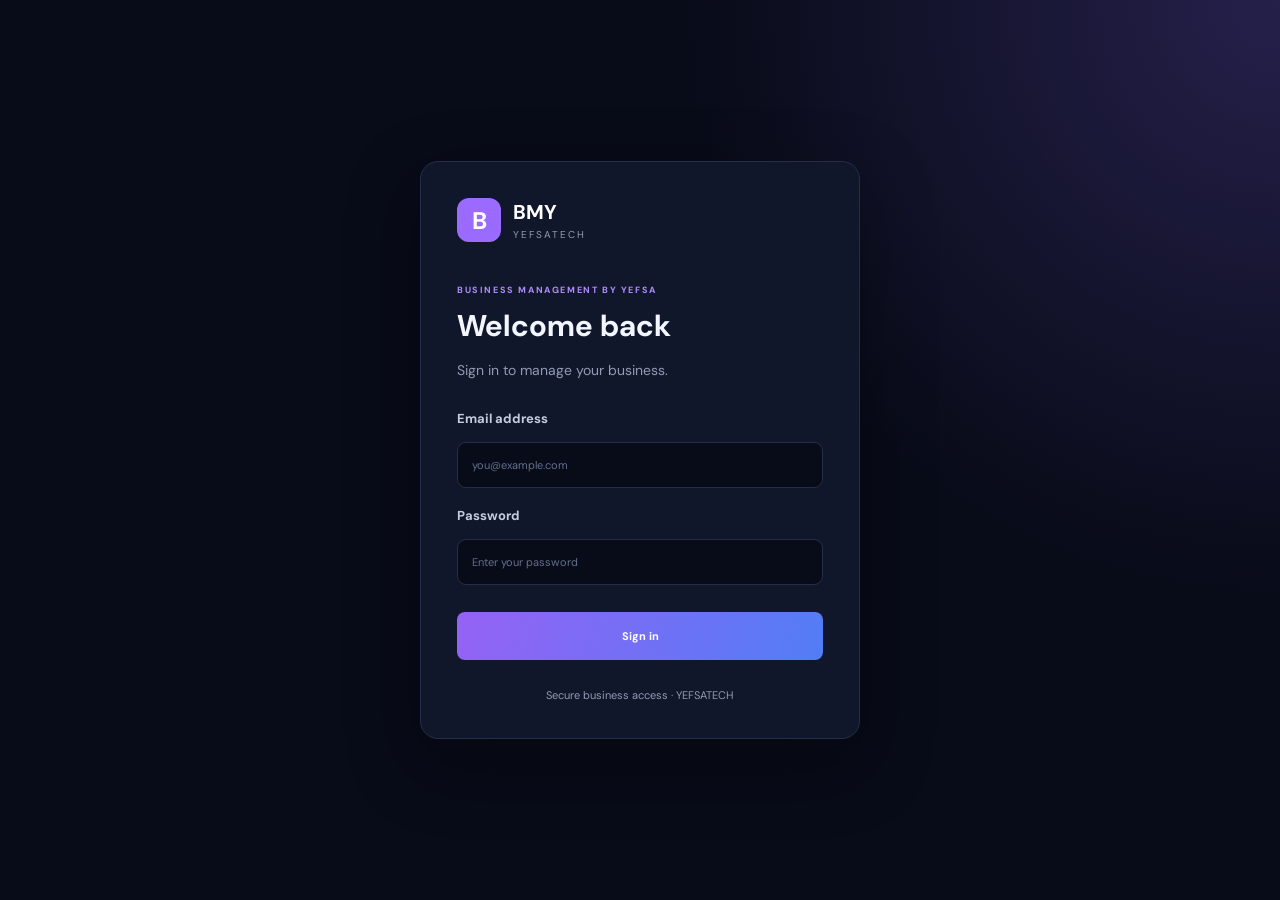
==== commit 3944f63c: "Update indexbmy.html" ====
--- a/indexbmy.html
+++ b/indexbmy.html
@@ -7,7 +7,7 @@
 
 <div id="authScreen" class="auth-screen"> <div class="auth-card">
 
-<div class="auth-brand"> <b>B</b> <span> <strong>BMY</strong> <small>B M Y</small> </span> </div>
+<div class="auth-brand"> <b>B</b> <span> <strong>BMY</strong> <small>YEFSATECH</small> </span> </div>
 
 <div class="auth-heading"> <small class="eyebrow">BUSINESS MANAGEMENT BY YEFSA</small> <h1 id="authTitle">Welcome back</h1> <p id="authDescription">Sign in to manage your business.</p> </div>
 
@@ -221,13 +221,13 @@
 
 <div class="stats">
 
-<article> <span>Total revenue</span> <strong id="revenue">UGX 0</strong> <small>Recorded sales</small> </article>
-
-<article> <span>Total expenses</span> <strong id="expenses">UGX 0</strong> <small>Recorded expenses</small> </article>
-
-<article> <span>Customers</span> <strong id="customerCount">0</strong> <small>Saved customer records</small> </article>
-
-<article> <span>Products</span> <strong id="productCount">0</strong> <small id="lowStockCount">0 items low on stock</small> </article>
+<article> <span>Total revenue</span> <strong id="revenue">Loading...</strong> <small>Recorded sales</small> </article>
+
+<article> <span>Total expenses</span> <strong id="expenses">Loading...</strong> <small>Recorded expenses</small> </article>
+
+<article> <span>Customers</span> <strong id="customerCount">Loading...</strong> <small>Saved customer records</small> </article>
+
+<article> <span>Products</span> <strong id="productCount">Loading...</strong> <small id="lowStockCount">Loading stock status...</small> </article>
 
 </div>
 
@@ -241,7 +241,7 @@
 
 <div class="table-wrap"> <table> <thead> <tr> <th>DESCRIPTION</th> <th>DATE</th> <th>TYPE</th> <th>AMOUNT</th> </tr> </thead>
 
-<tbody id="recent"> <tr> <td colspan="4" class="empty">No transactions yet.</td> </tr> </tbody> </table> </div>
+<tbody id="recent"> <tr> <td colspan="4" class="empty">Loading transactions...</td> </tr> </tbody> </table> </div>
 
 </article>
 
@@ -343,11 +343,11 @@
 
 <div class="stats three">
 
-<article> <span>Income</span> <strong id="income">UGX 0</strong> </article>
-
-<article> <span>Expenses</span> <strong id="expenseTotal">UGX 0</strong> </article>
-
-<article> <span>Net balance</span> <strong id="balance">UGX 0</strong> </article>
+<article> <span>Income</span> <strong id="income">Loading...</strong> </article>
+
+<article> <span>Expenses</span> <strong id="expenseTotal">Loading...</strong> </article>
+
+<article> <span>Net balance</span> <strong id="balance">Loading...</strong> </article>
 
 </div>
 
@@ -447,9 +447,135 @@
 
 <section class="page" id="page-inventory">
 
-<div class="heading"> <div> <small class="eyebrow">WORKSPACE</small> <h1>Inventory</h1> <p>Product and stock control.</p> </div> </div>
-
-<article class="panel coming"> <b>▤</b> <h2>Inventory management is next</h2> <p> We'll add products, stock movements, reorder levels and supplier links in the next build stage. </p> </article>
+    <div class="heading">
+        <div>
+            <small class="eyebrow">WORKSPACE</small>
+            <h1>Inventory</h1>
+            <p>Manage products, stock quantities and reorder levels.</p>
+        </div>
+        <button class="secondary" id="inventoryRefresh" type="button">
+            ↻ Refresh
+        </button>
+    </div>
+
+    <div class="stats three">
+        <article>
+            <span>Total products</span>
+            <strong id="inventoryProductCount">0</strong>
+            <small>Registered products</small>
+        </article>
+
+        <article>
+            <span>Low stock</span>
+            <strong id="inventoryLowStockCount">0</strong>
+            <small>Products requiring attention</small>
+        </article>
+
+        <article>
+            <span>Stock monitoring</span>
+            <strong>Active</strong>
+            <small id="inventoryLowStockSummary">Loading stock status...</small>
+        </article>
+    </div>
+
+    <article class="panel">
+        <div class="panel-head">
+            <div>
+                <h2>Register a product</h2>
+                <p>Add a product to your business catalogue.</p>
+            </div>
+        </div>
+
+        <form id="inventoryProductForm" class="form-grid">
+
+            <div class="field">
+                <label for="inventoryProductName">Product name *</label>
+                <input id="inventoryProductName" required maxlength="150"
+                    placeholder="e.g. Samsung Galaxy A16">
+            </div>
+
+            <div class="field">
+                <label for="inventorySku">SKU / Product code</label>
+                <input id="inventorySku" maxlength="100"
+                    placeholder="e.g. SAM-A16-001">
+            </div>
+
+            <div class="field">
+                <label for="inventoryPurchasePrice">Purchase price (UGX)</label>
+                <input id="inventoryPurchasePrice" type="number"
+                    min="0" step="0.01" placeholder="0">
+            </div>
+
+            <div class="field">
+                <label for="inventorySellingPrice">Selling price (UGX) *</label>
+                <input id="inventorySellingPrice" type="number"
+                    min="0" step="0.01" required placeholder="0">
+            </div>
+
+            <div class="field">
+                <label for="inventoryQuantity">Opening stock quantity</label>
+                <input id="inventoryQuantity" type="number"
+                    min="0" step="1" value="0" required>
+            </div>
+
+            <div class="field">
+                <label for="inventoryReorderLevel">Reorder level</label>
+                <input id="inventoryReorderLevel" type="number"
+                    min="0" step="1" value="0" required>
+            </div>
+
+            <div class="field wide">
+                <label for="inventoryDescription">Description</label>
+                <input id="inventoryDescription" maxlength="500"
+                    placeholder="Optional product description">
+            </div>
+
+            <button class="primary wide" type="submit">
+                + Register product
+            </button>
+
+        </form>
+    </article>
+
+    <article class="panel">
+
+        <div class="panel-head">
+            <div>
+                <h2>Product catalogue</h2>
+                <p>Products belonging to the selected business.</p>
+            </div>
+        </div>
+
+        <div class="field">
+            <label for="inventorySearch">Search products</label>
+            <input id="inventorySearch"
+                placeholder="Search by product name or SKU">
+        </div>
+
+        <div class="table-wrap">
+            <table>
+                <thead>
+                    <tr>
+                        <th>PRODUCT</th>
+                        <th>SKU</th>
+                        <th>SELLING PRICE</th>
+                        <th>QUANTITY</th>
+                        <th>REORDER LEVEL / STATUS</th>
+                        <th>ACTION</th>
+                    </tr>
+                </thead>
+
+                <tbody id="inventoryProducts">
+                    <tr>
+                        <td colspan="6" class="empty">
+                            Select a business to view products.
+                        </td>
+                    </tr>
+                </tbody>
+            </table>
+        </div>
+
+    </article>
 
 </section>
 
@@ -678,6 +804,6 @@
 <!-- ===================================== 7. APPLICATION JAVASCRIPT ====================================== -->
 
 <script src="scriptbmy.js"></script>
-
+<script src="inventory.js"></script>
 </body> </html> </CodeBlock>
 
